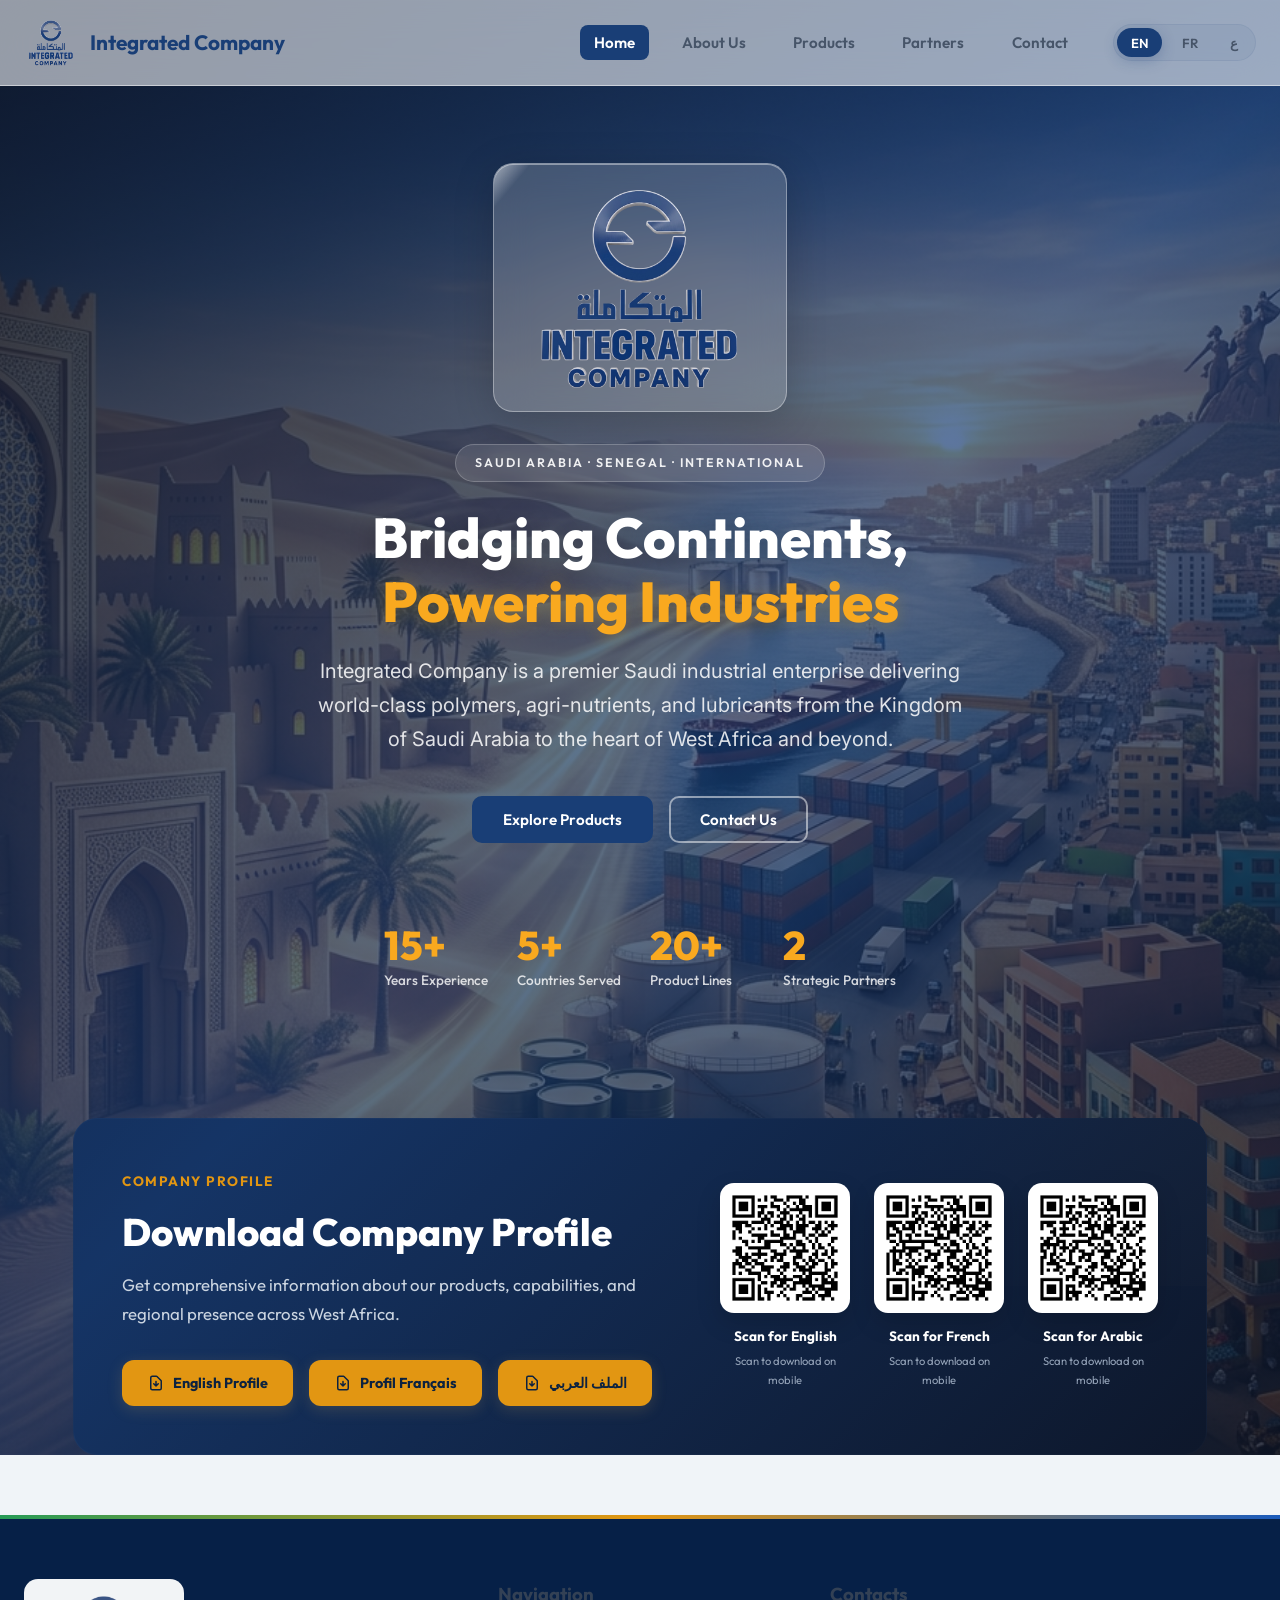
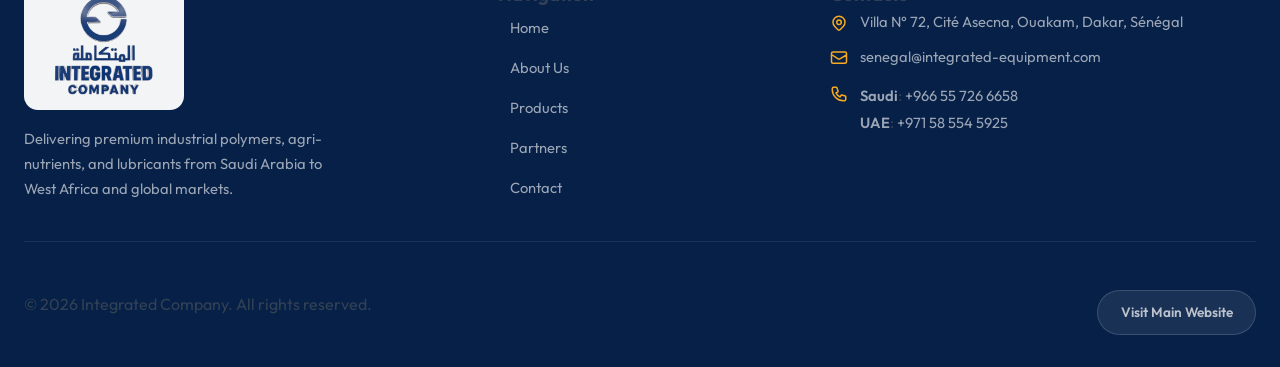
==== index.html @ c12ce321 "Senegal website - Integrated Africa Company SUARL" ====
<!DOCTYPE html>
<html lang="en" dir="ltr">
<head>
  <meta charset="UTF-8">
  <meta name="viewport" content="width=device-width, initial-scale=1.0">
  <meta name="description" content="Integrated Company Senegal - Premium industrial supply of SABIC polymers, agri-nutrients, and PETROLUBE lubricants across West Africa and the ECOWAS region.">
  <meta name="keywords" content="Integrated Company Senegal, SABIC Polymers Dakar, SABIC Agri-Nutrients Senegal, PETROLUBE Lubricants West Africa, HDPE Senegal, Industrial Supply ECOWAS, INTEGRATED AFRICA COMPANY SUARL">

  <!-- SEO Meta Tags -->
  <meta name="robots" content="index, follow">
  <meta name="author" content="Integrated Company">
  <link rel="canonical" href="https://senegal.integrated-equipment.com/">
  <meta name="theme-color" content="#193D77">

  <!-- Open Graph -->
  <meta property="og:type" content="website">
  <meta property="og:title" content="Integrated Company Senegal - Industrial Supply & Distribution">
  <meta property="og:description" content="Premium supplier of SABIC polymers, agri-nutrients, and PETROLUBE lubricants from Saudi Arabia to West Africa.">
  <meta property="og:url" content="https://senegal.integrated-equipment.com/">
  <meta property="og:image" content="https://senegal.integrated-equipment.com/hero_bg.png">
  <meta property="og:site_name" content="Integrated Company - Senegal">
  <meta property="og:locale" content="en_US">
  <meta property="og:locale:alternate" content="fr_SN">
  <meta property="og:locale:alternate" content="ar_SA">

  <!-- Twitter Card -->
  <meta name="twitter:card" content="summary_large_image">
  <meta name="twitter:title" content="Integrated Company Senegal - Industrial Supply & Distribution">
  <meta name="twitter:description" content="Premium supplier of SABIC polymers, agri-nutrients, and PETROLUBE lubricants from Saudi Arabia to West Africa.">
  <meta name="twitter:image" content="https://senegal.integrated-equipment.com/hero_bg.png">

  <title>Integrated Company | Senegal - Industrial Supply & Distribution</title>

  <!-- Favicon -->
  <link rel="icon" type="image/x-icon" href="favicon.ico">
  <link rel="icon" type="image/png" sizes="192x192" href="favicon.png">

  <!-- CSS Stylesheet -->
  <link rel="stylesheet" href="style.css?v=1.0">

  <!-- Structured Data -->
  <script type="application/ld+json">
  {
    "@context": "https://schema.org",
    "@type": "Organization",
    "name": "Integrated Africa Company - SUARL",
    "url": "https://senegal.integrated-equipment.com",
    "logo": "https://senegal.integrated-equipment.com/logo_nobg.png",
    "description": "Premium supplier of SABIC polymers, agri-nutrients, and PETROLUBE lubricants from Saudi Arabia to West Africa.",
    "parentOrganization": {
      "@type": "Organization",
      "name": "Integrated Company",
      "url": "https://www.integrated-equipment.com"
    },
    "address": {
      "@type": "PostalAddress",
      "streetAddress": "Villa N° 72, Cité Asecna, Ouakam",
      "addressLocality": "Dakar",
      "addressCountry": "SN"
    },
    "contactPoint": {
      "@type": "ContactPoint",
      "telephone": "+966557266658",
      "contactType": "sales",
      "email": "senegal@integrated-equipment.com"
    },
    "sameAs": ["https://www.integrated-equipment.com"]
  }
  </script>
</head>
<body>
  <a href="#home-section" class="skip-link" data-i18n="skip_link">Skip to main content</a>

  <!-- Floating Glowing Backdrops -->
  <div class="glow-backdrops-container" aria-hidden="true">
    <div class="glow-backdrop"></div>
    <div class="glow-backdrop-2"></div>
  </div>

  <!-- ==================== GLASS NAVBAR ==================== -->
  <header class="navbar" id="main-navbar">
    <div class="container">
      <a href="#" class="nav-brand" id="brand-link">
        <img src="logo_nobg.png" alt="Integrated Company Logo" width="54" height="54">
        <span data-i18n="nav_brand">Integrated Company</span>
      </a>

      <!-- Desktop Navigation -->
      <nav aria-label="Main navigation">
        <ul class="nav-links" id="navbar-links">
          <li class="active" data-page="home"><a href="#home" data-i18n="nav_home" aria-current="page">Home</a></li>
          <li data-page="about"><a href="#about" data-i18n="nav_about">About Us</a></li>
          <li data-page="products"><a href="#products" data-i18n="nav_products">Products</a></li>
          <li data-page="partners"><a href="#partners" data-i18n="nav_partners">Partners</a></li>
          <li data-page="contact"><a href="#contact" data-i18n="nav_contact">Contact</a></li>
          <li>
            <!-- Language Selector Group -->
            <div class="lang-selector-group">
              <button class="btn-lang-option active" data-lang="en" aria-label="English">EN</button>
              <button class="btn-lang-option" data-lang="fr" aria-label="Français">FR</button>
              <button class="btn-lang-option" data-lang="ar" aria-label="العربية">ع</button>
            </div>
          </li>
        </ul>
      </nav>

      <!-- Mobile Menu Button -->
      <button class="mobile-menu-btn" id="mobile-toggle" aria-label="Toggle Menu">
        <span></span>
        <span></span>
        <span></span>
      </button>
    </div>
  </header>

  <!-- Mobile Menu Overlay -->
  <div class="mobile-menu-overlay" id="menu-overlay" aria-hidden="true">
    <ul class="mobile-nav-links">
      <li class="active" data-page="home"><a href="#home" data-i18n="nav_home">Home</a></li>
      <li data-page="about"><a href="#about" data-i18n="nav_about">About Us</a></li>
      <li data-page="products"><a href="#products" data-i18n="nav_products">Products</a></li>
      <li data-page="partners"><a href="#partners" data-i18n="nav_partners">Partners</a></li>
      <li data-page="contact"><a href="#contact" data-i18n="nav_contact">Contact</a></li>
    </ul>
    <div class="mobile-lang-group">
      <button class="btn-lang-option active" data-lang="en" aria-label="English">EN</button>
      <button class="btn-lang-option" data-lang="fr" aria-label="Français">FR</button>
      <button class="btn-lang-option" data-lang="ar" aria-label="العربية">ع</button>
    </div>
  </div>

  <!-- ==================== MAIN CONTENT ==================== -->
  <main>

    <!-- ==================== HOME / HERO SECTION ==================== -->
    <section id="home-section" class="page-section active">
      <div class="hero-section">
        <div class="hero-overlay"></div>
        <div class="hero-content">
          <div class="hero-logo-wrap">
            <img src="logo_nobg.png" alt="Integrated Company Emblem" class="hero-logo" width="240">
          </div>
          <div class="hero-badge" data-i18n="hero_badge">Saudi Arabia · Senegal · International</div>
          <h1 class="hero-title" id="main-hero-title">
            <span data-i18n="hero_title_1">Bridging Continents,</span><br>
            <span class="text-gold" data-i18n="hero_title_2">Powering Industries</span>
          </h1>
          <p class="hero-subtitle" data-i18n="hero_subtitle">
            Integrated Company is a premier Saudi industrial enterprise delivering world-class polymers, agri-nutrients, and lubricants from the Kingdom of Saudi Arabia to the heart of West Africa and beyond.
          </p>
          <div class="hero-buttons">
            <a href="#products" class="btn btn-primary" id="hero-btn-products" data-i18n="hero_btn_products">Explore Products</a>
            <a href="#contact" class="btn btn-secondary" id="hero-btn-contact" data-i18n="hero_btn_contact">Contact Us</a>
          </div>
        </div>

        <!-- Hero Stats Row -->
        <div class="hero-stats-row">
          <div class="hero-stat-box">
            <div class="stat-number">15+</div>
            <div class="stat-label" data-i18n="stat_years">Years Experience</div>
          </div>
          <div class="hero-stat-box">
            <div class="stat-number">5+</div>
            <div class="stat-label" data-i18n="stat_countries">Countries Served</div>
          </div>
          <div class="hero-stat-box">
            <div class="stat-number">20+</div>
            <div class="stat-label" data-i18n="stat_products">Product Lines</div>
          </div>
          <div class="hero-stat-box">
            <div class="stat-number">2</div>
            <div class="stat-label" data-i18n="stat_partners">Strategic Partners</div>
          </div>
        </div>

        <!-- ==================== COMPANY PROFILE DOWNLOAD ==================== -->
        <div class="profile-download-block">
          <div class="profile-download-card">
            <div class="profile-download-info">
              <span class="profile-download-badge" data-i18n="profile_badge">Company Profile</span>
              <h2 class="profile-download-title" data-i18n="profile_title">Download Company Profile</h2>
              <p class="profile-download-desc" data-i18n="profile_desc">
                Get comprehensive information about our products, capabilities, and regional presence across West Africa.
              </p>
              <div class="profile-download-actions">
                <a href="Profile_Senegal_En.pdf" download class="btn btn-gold">
                  <svg xmlns="http://www.w3.org/2000/svg" width="18" height="18" fill="none" viewBox="0 0 24 24" stroke="currentColor" stroke-width="2.5" aria-hidden="true"><path stroke-linecap="round" stroke-linejoin="round" d="M12 10v6m0 0l-3-3m3 3l3-3m2 8H7a2 2 0 01-2-2V5a2 2 0 012-2h5.586a1 1 0 01.707.293l5.414 5.414a1 1 0 01.293.707V19a2 2 0 01-2 2z"/></svg>
                  <span data-i18n="profile_btn_en">English Profile</span>
                </a>
                <a href="Profile_Senegal_Fr.pdf" download class="btn btn-gold">
                  <svg xmlns="http://www.w3.org/2000/svg" width="18" height="18" fill="none" viewBox="0 0 24 24" stroke="currentColor" stroke-width="2.5" aria-hidden="true"><path stroke-linecap="round" stroke-linejoin="round" d="M12 10v6m0 0l-3-3m3 3l3-3m2 8H7a2 2 0 01-2-2V5a2 2 0 012-2h5.586a1 1 0 01.707.293l5.414 5.414a1 1 0 01.293.707V19a2 2 0 01-2 2z"/></svg>
                  <span data-i18n="profile_btn_fr">Profil Français</span>
                </a>
                <a href="Profile_Senegal_Ar.pdf" download class="btn btn-gold">
                  <svg xmlns="http://www.w3.org/2000/svg" width="18" height="18" fill="none" viewBox="0 0 24 24" stroke="currentColor" stroke-width="2.5" aria-hidden="true"><path stroke-linecap="round" stroke-linejoin="round" d="M12 10v6m0 0l-3-3m3 3l3-3m2 8H7a2 2 0 01-2-2V5a2 2 0 012-2h5.586a1 1 0 01.707.293l5.414 5.414a1 1 0 01.293.707V19a2 2 0 01-2 2z"/></svg>
                  <span data-i18n="profile_btn_ar">الملف العربي</span>
                </a>
              </div>
            </div>
            <div class="profile-download-qrs">
              <div class="qr-item">
                <div class="qr-code-box">
                  <img src="qr_en.png" alt="English Profile QR Code" width="112" height="112">
                </div>
                <div class="qr-caption">
                  <span class="qr-main-caption" data-i18n="profile_scan_en">Scan for English</span>
                  <span class="qr-sub-caption" data-i18n="profile_scan_mobile">Scan to download on mobile</span>
                </div>
              </div>
              <div class="qr-item">
                <div class="qr-code-box">
                  <img src="qr_fr.png" alt="French Profile QR Code" width="112" height="112">
                </div>
                <div class="qr-caption">
                  <span class="qr-main-caption" data-i18n="profile_scan_fr">Scan for French</span>
                  <span class="qr-sub-caption" data-i18n="profile_scan_mobile">Scan to download on mobile</span>
                </div>
              </div>
              <div class="qr-item">
                <div class="qr-code-box">
                  <img src="qr_ar.png" alt="Arabic Profile QR Code" width="112" height="112">
                </div>
                <div class="qr-caption">
                  <span class="qr-main-caption" data-i18n="profile_scan_ar">Scan for Arabic</span>
                  <span class="qr-sub-caption" data-i18n="profile_scan_mobile">Scan to download on mobile</span>
                </div>
              </div>
            </div>
          </div>
        </div>
      </div>
    </section>

    <!-- ==================== ABOUT SECTION ==================== -->
    <section id="about-section" class="page-section">
      <div class="container">
        <div class="section-header">
          <span class="section-badge" data-i18n="about_badge">Who We Are</span>
          <h2 class="section-title"><span data-i18n="about_title">Your Trusted Industrial Partner</span></h2>
          <p class="section-desc" data-i18n="about_desc">Connecting Saudi industrial excellence with West African growth markets.</p>
        </div>

        <div class="about-split">
          <div class="about-content">
            <h3 data-i18n="about_subtitle">INTEGRATED AFRICA COMPANY – SUARL</h3>
            <p data-i18n="about_text_1">
              Integrated Company is a premier Saudi corporate delivering top-tier industrial solutions across construction, commercial, and industrial sectors globally. As an approved distributor of world-class petrochemical products and industrial materials, we bridge the gap between Saudi Arabia's manufacturing powerhouse and the rapidly growing markets of West Africa.
            </p>
            <p data-i18n="about_text_2">
              Our Senegal branch — INTEGRATED AFRICA COMPANY – SUARL — based in Dakar, serves as the strategic hub for industrial distribution across the ECOWAS region. We specialize in the supply of SABIC polymers and agri-nutrients, alongside PETROLUBE high-performance lubricants and engineering fluids, supporting agricultural expansion, packaging manufacturers, automotive fleets, and heavy industrial operations throughout West Africa.
            </p>

            <!-- Highlights -->
            <div class="about-highlights">
              <div class="highlight-item">
                <div class="highlight-icon">
                  <svg xmlns="http://www.w3.org/2000/svg" width="24" height="24" viewBox="0 0 20 20" fill="currentColor" aria-hidden="true"><path fill-rule="evenodd" d="M10 18a8 8 0 100-16 8 8 0 000 16zm3.707-9.293a1 1 0 00-1.414-1.414L9 10.586 7.707 9.293a1 1 0 00-1.414 1.414l2 2a1 1 0 001.414 0l4-4z" clip-rule="evenodd"/></svg>
                </div>
                <span data-i18n="about_highlight_1">Approved SABIC Distributor</span>
              </div>
              <div class="highlight-item">
                <div class="highlight-icon">
                  <svg xmlns="http://www.w3.org/2000/svg" width="24" height="24" viewBox="0 0 20 20" fill="currentColor" aria-hidden="true"><path fill-rule="evenodd" d="M10 18a8 8 0 100-16 8 8 0 000 16zm3.707-9.293a1 1 0 00-1.414-1.414L9 10.586 7.707 9.293a1 1 0 00-1.414 1.414l2 2a1 1 0 001.414 0l4-4z" clip-rule="evenodd"/></svg>
                </div>
                <span data-i18n="about_highlight_2">ECOWAS Market Access</span>
              </div>
              <div class="highlight-item">
                <div class="highlight-icon">
                  <svg xmlns="http://www.w3.org/2000/svg" width="24" height="24" viewBox="0 0 20 20" fill="currentColor" aria-hidden="true"><path fill-rule="evenodd" d="M10 18a8 8 0 100-16 8 8 0 000 16zm3.707-9.293a1 1 0 00-1.414-1.414L9 10.586 7.707 9.293a1 1 0 00-1.414 1.414l2 2a1 1 0 001.414 0l4-4z" clip-rule="evenodd"/></svg>
                </div>
                <span data-i18n="about_highlight_3">Premium Saudi Quality</span>
              </div>
            </div>
          </div>

          <div class="about-media">
            <img src="senegal_branch.png" alt="Industrial Supply and Distribution Operations" loading="lazy" width="800" height="600">
          </div>
        </div>

      </div>
    </section>

    <!-- ==================== PRODUCTS SECTION ==================== -->
    <section id="products-section" class="page-section">
      <div class="container">
        <div class="section-header">
          <span class="section-badge" data-i18n="products_badge">Our Products</span>
          <h2 class="section-title"><span data-i18n="products_title">Industrial Products & Distribution</span></h2>
          <p class="section-desc" data-i18n="products_desc">Premium industrial materials from world-leading manufacturers, delivered with robust global supply chain excellence.</p>
        </div>

        <div class="products-grid">
          <!-- SABIC Polymers -->
          <div class="glass-card product-card" data-accent="blue">
            <span class="product-tag tag-blue" data-i18n="dist_tag_plastic">Manufacturing</span>
            <h3 data-i18n="dist_hdpe_title">SABIC Polymers</h3>
            <p data-i18n="dist_hdpe_desc">
              High-density polyethylene (HDPE) and polypropylene (PP) polymers essential for blowing extrusion, injection molding, and agricultural pipe manufacturing. Our SABIC polymer grades — including HDPE F00952 and PP 500GA — are specifically selected for the West African market, supporting packaging manufacturers, water pipe producers, and agricultural film extruders across Senegal and the ECOWAS region.
            </p>
            <ul class="product-features">
              <li>
                <svg xmlns="http://www.w3.org/2000/svg" viewBox="0 0 20 20" fill="currentColor" aria-hidden="true"><path fill-rule="evenodd" d="M10 18a8 8 0 100-16 8 8 0 000 16zm3.707-9.293a1 1 0 00-1.414-1.414L9 10.586 7.707 9.293a1 1 0 00-1.414 1.414l2 2a1 1 0 001.414 0l4-4z" clip-rule="evenodd"/></svg>
                <span data-i18n="dist_hdpe_f1">High Tensile Strength</span>
              </li>
              <li>
                <svg xmlns="http://www.w3.org/2000/svg" viewBox="0 0 20 20" fill="currentColor" aria-hidden="true"><path fill-rule="evenodd" d="M10 18a8 8 0 100-16 8 8 0 000 16zm3.707-9.293a1 1 0 00-1.414-1.414L9 10.586 7.707 9.293a1 1 0 00-1.414 1.414l2 2a1 1 0 001.414 0l4-4z" clip-rule="evenodd"/></svg>
                <span data-i18n="dist_hdpe_f2">Excellent Chemical Resistance</span>
              </li>
              <li>
                <svg xmlns="http://www.w3.org/2000/svg" viewBox="0 0 20 20" fill="currentColor" aria-hidden="true"><path fill-rule="evenodd" d="M10 18a8 8 0 100-16 8 8 0 000 16zm3.707-9.293a1 1 0 00-1.414-1.414L9 10.586 7.707 9.293a1 1 0 00-1.414 1.414l2 2a1 1 0 001.414 0l4-4z" clip-rule="evenodd"/></svg>
                <span data-i18n="dist_hdpe_f3">Multiple Processing Grades</span>
              </li>
            </ul>
          </div>

          <!-- SABIC Agri-Nutrients -->
          <div class="glass-card product-card" data-accent="green">
            <span class="product-tag tag-green" data-i18n="dist_tag_agri">Agriculture</span>
            <h3 data-i18n="dist_fertilizer_title">SABIC Agri-Nutrients</h3>
            <p data-i18n="dist_fertilizer_desc">
              Approved global distributor of SABIC's world-leading agricultural urea and chemical fertilizers, designed to maximize crop yields across diverse soil types. In Senegal, our fertilizers play a critical role in supporting the national agricultural sector — from rice paddies in the Casamance to groundnut farms in the Sine-Saloum — helping local farmers improve food security and economic productivity across the country.
            </p>
            <ul class="product-features">
              <li>
                <svg xmlns="http://www.w3.org/2000/svg" viewBox="0 0 20 20" fill="currentColor" aria-hidden="true"><path fill-rule="evenodd" d="M10 18a8 8 0 100-16 8 8 0 000 16zm3.707-9.293a1 1 0 00-1.414-1.414L9 10.586 7.707 9.293a1 1 0 00-1.414 1.414l2 2a1 1 0 001.414 0l4-4z" clip-rule="evenodd"/></svg>
                <span data-i18n="dist_fertilizer_f1">High Nitrogen Content</span>
              </li>
              <li>
                <svg xmlns="http://www.w3.org/2000/svg" viewBox="0 0 20 20" fill="currentColor" aria-hidden="true"><path fill-rule="evenodd" d="M10 18a8 8 0 100-16 8 8 0 000 16zm3.707-9.293a1 1 0 00-1.414-1.414L9 10.586 7.707 9.293a1 1 0 00-1.414 1.414l2 2a1 1 0 001.414 0l4-4z" clip-rule="evenodd"/></svg>
                <span data-i18n="dist_fertilizer_f2">Optimized Solubility</span>
              </li>
              <li>
                <svg xmlns="http://www.w3.org/2000/svg" viewBox="0 0 20 20" fill="currentColor" aria-hidden="true"><path fill-rule="evenodd" d="M10 18a8 8 0 100-16 8 8 0 000 16zm3.707-9.293a1 1 0 00-1.414-1.414L9 10.586 7.707 9.293a1 1 0 00-1.414 1.414l2 2a1 1 0 001.414 0l4-4z" clip-rule="evenodd"/></svg>
                <span data-i18n="dist_fertilizer_f3">Soil-Adaptive Formulas</span>
              </li>
            </ul>
          </div>

          <!-- PETROLUBE Lubricants -->
          <div class="glass-card product-card" data-accent="orange">
            <span class="product-tag tag-orange" data-i18n="dist_tag_fluid">Industrial</span>
            <h3 data-i18n="dist_lubricant_title">PETROLUBE Lubricants</h3>
            <p data-i18n="dist_lubricant_desc">
              Approved distribution of premium PETROLUBE and NATIONAL heavy-duty automotive engine oils, gear oils, hydraulic fluids, and grease systems. Our lubricant portfolio serves the entire West African market — from mining fleet operators in Guinea to transport companies in Senegal and Mali — providing maximum engine protection, thermal stability, and extended drain intervals across extreme operating conditions.
            </p>
            <ul class="product-features">
              <li>
                <svg xmlns="http://www.w3.org/2000/svg" viewBox="0 0 20 20" fill="currentColor" aria-hidden="true"><path fill-rule="evenodd" d="M10 18a8 8 0 100-16 8 8 0 000 16zm3.707-9.293a1 1 0 00-1.414-1.414L9 10.586 7.707 9.293a1 1 0 00-1.414 1.414l2 2a1 1 0 001.414 0l4-4z" clip-rule="evenodd"/></svg>
                <span data-i18n="dist_lubricant_f1">Maximum Wear Protection</span>
              </li>
              <li>
                <svg xmlns="http://www.w3.org/2000/svg" viewBox="0 0 20 20" fill="currentColor" aria-hidden="true"><path fill-rule="evenodd" d="M10 18a8 8 0 100-16 8 8 0 000 16zm3.707-9.293a1 1 0 00-1.414-1.414L9 10.586 7.707 9.293a1 1 0 00-1.414 1.414l2 2a1 1 0 001.414 0l4-4z" clip-rule="evenodd"/></svg>
                <span data-i18n="dist_lubricant_f2">Thermal Stability</span>
              </li>
              <li>
                <svg xmlns="http://www.w3.org/2000/svg" viewBox="0 0 20 20" fill="currentColor" aria-hidden="true"><path fill-rule="evenodd" d="M10 18a8 8 0 100-16 8 8 0 000 16zm3.707-9.293a1 1 0 00-1.414-1.414L9 10.586 7.707 9.293a1 1 0 00-1.414 1.414l2 2a1 1 0 001.414 0l4-4z" clip-rule="evenodd"/></svg>
                <span data-i18n="dist_lubricant_f3">Extended Drain Intervals</span>
              </li>
            </ul>
          </div>

          <!-- ECOWAS Market Gateway -->
          <div class="glass-card product-card" data-accent="navy">
            <span class="product-tag tag-navy" data-i18n="dist_tag_expansion">Global Reach</span>
            <h3 data-i18n="dist_expansion_title">ECOWAS Market Gateway</h3>
            <p data-i18n="dist_expansion_desc">
              Senegal serves as our strategic gateway to the entire ECOWAS economic region. We are actively expanding our supply footprint across 15 West African nations, building robust logistics pipelines from Saudi Arabia through Dakar to serve growing industrial demands in construction, agriculture, and transportation sectors.
            </p>
            <ul class="product-features">
              <li>
                <svg xmlns="http://www.w3.org/2000/svg" viewBox="0 0 20 20" fill="currentColor" aria-hidden="true"><path fill-rule="evenodd" d="M10 18a8 8 0 100-16 8 8 0 000 16zm3.707-9.293a1 1 0 00-1.414-1.414L9 10.586 7.707 9.293a1 1 0 00-1.414 1.414l2 2a1 1 0 001.414 0l4-4z" clip-rule="evenodd"/></svg>
                <span data-i18n="dist_expansion_f1">15 ECOWAS Nations</span>
              </li>
              <li>
                <svg xmlns="http://www.w3.org/2000/svg" viewBox="0 0 20 20" fill="currentColor" aria-hidden="true"><path fill-rule="evenodd" d="M10 18a8 8 0 100-16 8 8 0 000 16zm3.707-9.293a1 1 0 00-1.414-1.414L9 10.586 7.707 9.293a1 1 0 00-1.414 1.414l2 2a1 1 0 001.414 0l4-4z" clip-rule="evenodd"/></svg>
                <span data-i18n="dist_expansion_f2">Saudi-Dakar Supply Chain</span>
              </li>
            </ul>
          </div>
        </div>
      </div>
    </section>

    <!-- ==================== PARTNERS SECTION ==================== -->
    <section id="partners-section" class="page-section">
      <div class="container">
        <div class="section-header">
          <span class="section-badge" data-i18n="partners_badge">Strategic Alliances</span>
          <h2 class="section-title"><span data-i18n="partners_title">Our Strategic Partners</span></h2>
          <p class="section-desc" data-i18n="partners_desc">Authorized distributor of world-leading industrial brands.</p>
        </div>

        <div class="partners-container">
          <!-- SABIC Partner Card -->
          <div class="glass-card partner-card">
            <div class="partner-logo-box">
              <img src="sabic_logo.png" alt="SABIC Logo" loading="lazy" width="150" height="48">
            </div>
            <h3 data-i18n="partner_sabic_name">SABIC</h3>
            <p data-i18n="partner_sabic_desc">Saudi Basic Industries Corporation — one of the world's largest petrochemical manufacturers. We are an approved distributor of SABIC polymers and agri-nutrients for West Africa.</p>
          </div>

          <!-- PETROLUBE Partner Card -->
          <div class="glass-card partner-card">
            <div class="partner-logo-box">
              <img src="petrolube_logo.png" alt="PETROLUBE Logo" loading="lazy" width="150" height="48">
            </div>
            <h3 data-i18n="partner_petrolube_name">PETROLUBE</h3>
            <p data-i18n="partner_petrolube_desc">A leading Saudi lubricant manufacturer. We are the authorized distributor of PETROLUBE and NATIONAL brand lubricants across West Africa.</p>
          </div>
        </div>
      </div>
    </section>

    <!-- ==================== CONTACT SECTION ==================== -->
    <section id="contact-section" class="page-section">
      <div class="container">
        <div class="section-header">
          <span class="section-badge" data-i18n="contact_badge">Get In Touch</span>
          <h2 class="section-title"><span data-i18n="contact_title">Contact Our Team</span></h2>
          <p class="section-desc" data-i18n="contact_desc">Connect with our business development team in Dakar or Riyadh.</p>
        </div>

        <div class="contact-wrapper">
          <!-- Info Column -->
          <div class="contact-info-column">
            <div class="glass-card info-block">
              <h3 data-i18n="contact_info_title">Office Locations</h3>
              <div class="info-cards">
                <!-- Dakar Office (Primary) -->
                <div class="info-card">
                  <div class="info-icon">
                    <svg xmlns="http://www.w3.org/2000/svg" width="20" height="20" viewBox="0 0 24 24" fill="none" stroke="currentColor" stroke-width="2" stroke-linecap="round" stroke-linejoin="round" aria-hidden="true"><path d="M21 10c0 7-9 13-9 13s-9-6-9-13a9 9 0 0 1 18 0z"/><circle cx="12" cy="10" r="3"/></svg>
                  </div>
                  <div class="info-details">
                    <h4 data-i18n="loc_dakar_title">INTEGRATED AFRICA COMPANY – SUARL</h4>
                    <p data-i18n="loc_dakar_desc">Villa N° 72, Cité Asecna, Ouakam, Dakar, Sénégal</p>
                  </div>
                </div>
                <!-- Saudi HQ -->
                <div class="info-card">
                  <div class="info-icon">
                    <svg xmlns="http://www.w3.org/2000/svg" width="20" height="20" viewBox="0 0 24 24" fill="none" stroke="currentColor" stroke-width="2" stroke-linecap="round" stroke-linejoin="round" aria-hidden="true"><path d="M21 10c0 7-9 13-9 13s-9-6-9-13a9 9 0 0 1 18 0z"/><circle cx="12" cy="10" r="3"/></svg>
                  </div>
                  <div class="info-details">
                    <h4 data-i18n="loc_riyadh_title">Saudi Arabia Headquarters</h4>
                    <p data-i18n="loc_riyadh_desc">King Salman Road 36341, Al Mojil Tower – Level 6, Al Hasa, Saudi Arabia</p>
                  </div>
                </div>
              </div>
            </div>

            <!-- Direct Channels -->
            <div class="glass-card info-block">
              <h3 data-i18n="contact_comm_title">Direct Channels</h3>
              <div class="info-cards">
                <!-- Email -->
                <div class="info-card">
                  <div class="info-icon">
                    <svg xmlns="http://www.w3.org/2000/svg" width="20" height="20" viewBox="0 0 24 24" fill="none" stroke="currentColor" stroke-width="2" stroke-linecap="round" stroke-linejoin="round" aria-hidden="true"><path d="M4 4h16c1.1 0 2 .9 2 2v12c0 1.1-.9 2-2 2H4c-1.1 0-2-.9-2-2V6c0-1.1.9-2 2-2z"/><polyline points="22,6 12,13 2,6"/></svg>
                  </div>
                  <div class="info-details">
                    <h4 data-i18n="ch_email_title">Corporate Email</h4>
                    <p><a href="mailto:senegal@integrated-equipment.com">senegal@integrated-equipment.com</a></p>
                  </div>
                </div>
                <!-- Phone -->
                <div class="info-card">
                  <div class="info-icon">
                    <svg xmlns="http://www.w3.org/2000/svg" width="20" height="20" viewBox="0 0 24 24" fill="none" stroke="currentColor" stroke-width="2" stroke-linecap="round" stroke-linejoin="round" aria-hidden="true"><path d="M22 16.92v3a2 2 0 0 1-2.18 2 19.79 19.79 0 0 1-8.63-3.07 19.5 19.5 0 0 1-6-6 19.79 19.79 0 0 1-3.07-8.67A2 2 0 0 1 4.11 2h3a2 2 0 0 1 2 1.72 12.84 12.84 0 0 0 .7 2.81 2 2 0 0 1-.45 2.11L8.09 9.91a16 16 0 0 0 6 6l1.27-1.27a2 2 0 0 1 2.11-.45 12.84 12.84 0 0 0 2.81.7A2 2 0 0 1 22 16.92z"/></svg>
                  </div>
                  <div class="info-details">
                    <h4 data-i18n="ch_phone_title">Phone Lines</h4>
                    <p><span data-i18n="phone_saudi" style="font-weight: 600;">Saudi Mobile</span>: <span dir="ltr"><a href="tel:+966557266658">+966 55 726 6658</a></span></p>
                    <p><span data-i18n="phone_uae" style="font-weight: 600;">UAE Mobile</span>: <span dir="ltr"><a href="tel:+971585545925">+971 58 554 5925</a></span></p>
                  </div>
                </div>
              </div>
            </div>
          </div>

          <!-- Contact Form -->
          <div class="glass-card contact-form-card" style="position: relative;">
            <!-- Success Overlay -->
            <div class="form-success-overlay" id="success-message">
              <div class="success-icon-container">
                <svg xmlns="http://www.w3.org/2000/svg" width="40" height="40" viewBox="0 0 20 20" fill="currentColor" aria-hidden="true"><path fill-rule="evenodd" d="M16.707 5.293a1 1 0 010 1.414l-8 8a1 1 0 01-1.414 0l-4-4a1 1 0 011.414-1.414L8 12.586l7.293-7.293a1 1 0 011.414 0z" clip-rule="evenodd"/></svg>
              </div>
              <h3 data-i18n="success_title" style="color: var(--color-accent-gold); font-size: 2rem; margin-bottom: 1rem;">Message Sent!</h3>
              <p data-i18n="success_desc" style="color: var(--color-text-light); max-width: 350px;">Thank you for contacting Integrated Company. Our team will respond shortly.</p>
            </div>

            <h3 class="form-title" data-i18n="form_title">Send an Inquiry</h3>
            <p class="form-desc" data-i18n="form_desc">Reach out to our business development team.</p>

            <form id="contact-form" action="#" method="POST">
              <div class="form-grid">
                <div class="form-group">
                  <label class="form-label" for="form-name" data-i18n="label_name">Full Name</label>
                  <input type="text" class="form-input" id="form-name" required placeholder="e.g. Amadou Diallo">
                </div>
                <div class="form-group">
                  <label class="form-label" for="form-email" data-i18n="label_email">Email Address</label>
                  <input type="email" class="form-input" id="form-email" required placeholder="name@company.com">
                </div>
                <div class="form-group">
                  <label class="form-label" for="form-company" data-i18n="label_company">Company Name</label>
                  <input type="text" class="form-input" id="form-company" placeholder="e.g. Dakar Industries SA">
                </div>
                <div class="form-group">
                  <label class="form-label" for="form-subject" data-i18n="label_subject">Subject</label>
                  <input type="text" class="form-input" id="form-subject" required placeholder="e.g. SABIC Polymer Inquiry">
                </div>
                <div class="form-group full-width">
                  <label class="form-label" for="form-message" data-i18n="label_message">Message</label>
                  <textarea class="form-textarea" id="form-message" required placeholder="Enter details about your request..."></textarea>
                </div>
              </div>
              <button type="submit" class="btn btn-primary" style="width: 100%; border-radius: 10px;" data-i18n="btn_submit">
                Send Inquiry
              </button>
            </form>
          </div>
        </div>
      </div>
    </section>

  </main>

  <!-- ==================== FOOTER ==================== -->
  <footer>
    <div class="container">
      <div class="footer-grid">
        <!-- Logo & Intro -->
        <div class="footer-logo-col">
          <img src="logo_nobg.png" alt="Integrated Company Emblem" loading="lazy" width="180" height="180">
          <p data-i18n="footer_intro">Delivering premium industrial polymers, agri-nutrients, and lubricants from Saudi Arabia to West Africa and global markets.</p>
        </div>

        <!-- Navigation -->
        <div class="footer-links-col">
          <h3 data-i18n="footer_nav_title">Navigation</h3>
          <ul class="footer-links">
            <li data-page="home"><a href="#home" data-i18n="nav_home">Home</a></li>
            <li data-page="about"><a href="#about" data-i18n="nav_about">About Us</a></li>
            <li data-page="products"><a href="#products" data-i18n="nav_products">Products</a></li>
            <li data-page="partners"><a href="#partners" data-i18n="nav_partners">Partners</a></li>
            <li data-page="contact"><a href="#contact" data-i18n="nav_contact">Contact</a></li>
          </ul>
        </div>

        <!-- Contacts -->
        <div class="footer-contact-col">
          <h3 data-i18n="footer_contact_title">Contacts</h3>
          <div class="footer-contact-info">
            <div class="footer-contact-item">
              <svg xmlns="http://www.w3.org/2000/svg" fill="none" viewBox="0 0 24 24" stroke="currentColor" aria-hidden="true"><path stroke-linecap="round" stroke-linejoin="round" stroke-width="2" d="M17.657 16.657L13.414 20.9a1.998 1.998 0 01-2.827 0l-4.244-4.243a8 8 0 1111.314 0z"/><path stroke-linecap="round" stroke-linejoin="round" stroke-width="2" d="M15 11a3 3 0 11-6 0 3 3 0 016 0z"/></svg>
              <span data-i18n="footer_addr">Villa N° 72, Cité Asecna, Ouakam, Dakar, Sénégal</span>
            </div>
            <div class="footer-contact-item">
              <svg xmlns="http://www.w3.org/2000/svg" fill="none" viewBox="0 0 24 24" stroke="currentColor" aria-hidden="true"><path stroke-linecap="round" stroke-linejoin="round" stroke-width="2" d="M3 8l7.89 5.26a2 2 0 002.22 0L22 8m-2 11H4a2 2 0 01-2-2V6a2 2 0 012-2h16a2 2 0 012 2v11a2 2 0 01-2 2z"/></svg>
              <span><a href="mailto:senegal@integrated-equipment.com" style="color: inherit; text-decoration: none;">senegal@integrated-equipment.com</a></span>
            </div>
            <div class="footer-contact-item" style="align-items: flex-start;">
              <svg xmlns="http://www.w3.org/2000/svg" fill="none" viewBox="0 0 24 24" stroke="currentColor" aria-hidden="true"><path stroke-linecap="round" stroke-linejoin="round" stroke-width="2" d="M3 5a2 2 0 012-2h3.28a1 1 0 01.948.684l1.498 4.493a1 1 0 01-.502 1.21l-2.257 1.13a11.042 11.042 0 005.516 5.516l1.13-2.257a1 1 0 011.21-.502l4.493 1.498a1 1 0 01.684.949V19a2 2 0 01-2 2h-1C9.716 21 3 14.284 3 6V5z"/></svg>
              <div>
                <p style="margin: 0;"><span data-i18n="footer_phone_saudi" style="font-weight: 600;">Saudi</span>: <span dir="ltr"><a href="tel:+966557266658" style="color: inherit; text-decoration: none;">+966 55 726 6658</a></span></p>
                <p style="margin: 0;"><span data-i18n="footer_phone_uae" style="font-weight: 600;">UAE</span>: <span dir="ltr"><a href="tel:+971585545925" style="color: inherit; text-decoration: none;">+971 58 554 5925</a></span></p>
              </div>
            </div>
          </div>
        </div>
      </div>

      <!-- Footer Bottom -->
      <div class="footer-bottom">
        <p>&copy; <span id="copyright-year"></span> <span data-i18n="footer_copy">Integrated Company. All rights reserved.</span></p>
        <a href="https://www.integrated-equipment.com" target="_blank" rel="noopener noreferrer" class="back-to-main" data-i18n="footer_main_site">Visit Main Website</a>
      </div>
    </div>
  </footer>

  <!-- JavaScript -->
  <script src="script.js?v=1.0"></script>
</body>
</html>
---- style.css ----
/* ============================================================
   INTEGRATED COMPANY — SENEGAL SUBDOMAIN
   Premium Glassmorphism Stylesheet
   Version 2.0 | 2026
   ============================================================ */

/* ─────────────────────────────────────────────────────────────
   § 0  GOOGLE FONTS
   ───────────────────────────────────────────────────────────── */
@import url('https://fonts.googleapis.com/css2?family=Cairo:wght@400;500;600;700;800&family=Inter:wght@400;500;600;700&family=Outfit:wght@400;500;600;700;800&display=swap');

/* ─────────────────────────────────────────────────────────────
   § 1  CSS CUSTOM PROPERTIES (DESIGN TOKENS)
   ───────────────────────────────────────────────────────────── */
:root {
  /* ── Brand Palette ── */
  --primary:             hsl(216, 65%, 28%);
  --primary-light:       hsl(216, 75%, 42%);
  --primary-dark:        hsl(216, 85%, 15%);
  --accent-gold:         hsl(38, 85%, 48%);
  --accent-gold-light:   hsl(38, 95%, 55%);
  --senegal-green:       hsl(145, 60%, 38%);
  --senegal-green-light: hsl(145, 55%, 48%);

  /* ── Neutrals ── */
  --bg-base:             #f0f4f8;
  --text-dark:           #0f172a;
  --text-body:           #334155;
  --text-gray:           #475569;
  --text-light-gray:     #94a3b8;

  /* ── Glass Tokens ── */
  --glass-bg:            rgba(255, 255, 255, 0.45);
  --glass-bg-hover:      rgba(255, 255, 255, 0.70);
  --glass-border:        rgba(255, 255, 255, 0.55);
  --glass-border-hover:  rgba(25, 61, 119, 0.22);
  --glass-blur:          18px;
  --glass-radius:        20px;

  /* ── Typography ── */
  --font-en:             'Outfit', 'Inter', sans-serif;
  --font-ar:             'Cairo', sans-serif;
  --font-body:           'Inter', 'Outfit', sans-serif;

  /* ── Transitions ── */
  --transition-fluid:    all 0.6s cubic-bezier(0.16, 1, 0.3, 1);
  --transition-snap:     all 0.25s cubic-bezier(0.4, 0, 0.2, 1);

  /* ── Shadows ── */
  --shadow-sm:           0 2px 8px rgba(15, 23, 42, 0.06);
  --shadow-md:           0 8px 24px rgba(15, 23, 42, 0.08);
  --shadow-lg:           0 16px 48px rgba(15, 23, 42, 0.12);
  --shadow-glow-primary: 0 8px 32px rgba(25, 61, 119, 0.18);
  --shadow-glow-gold:    0 8px 32px rgba(212, 160, 23, 0.18);
  --shadow-glow-green:   0 8px 32px rgba(36, 140, 80, 0.15);

  /* ── Layout ── */
  --container-max:       1280px;
  --nav-height:          85px;
  --nav-height-scrolled: 70px;
}

/* ─────────────────────────────────────────────────────────────
   § 2  GLOBAL RESET & BASE
   ───────────────────────────────────────────────────────────── */
*,
*::before,
*::after {
  margin: 0;
  padding: 0;
  box-sizing: border-box;
}

html {
  scroll-behavior: smooth;
  -webkit-text-size-adjust: 100%;
  -moz-text-size-adjust: 100%;
  text-size-adjust: 100%;
}

body {
  font-family: var(--font-en);
  font-size: 1rem;
  line-height: 1.7;
  color: var(--text-body);
  background-color: var(--bg-base);
  -webkit-font-smoothing: antialiased;
  -moz-osx-font-smoothing: grayscale;
  text-rendering: optimizeLegibility;
  overflow-x: hidden;
  min-height: 100vh;
}

img {
  max-width: 100%;
  height: auto;
  display: block;
}

a {
  text-decoration: none;
  color: inherit;
  transition: var(--transition-snap);
}

ul,
ol {
  list-style: none;
}

button {
  cursor: pointer;
  border: none;
  outline: none;
  background: none;
  font-family: inherit;
}

input,
textarea,
select {
  font-family: inherit;
  font-size: inherit;
  outline: none;
}

/* ─────────────────────────────────────────────────────────────
   § 2a  SKIP LINK (Accessibility)
   ───────────────────────────────────────────────────────────── */
.skip-link {
  position: fixed;
  top: -100%;
  left: 1rem;
  z-index: 10000;
  padding: 0.75rem 1.5rem;
  background: var(--primary);
  color: #fff;
  font-weight: 700;
  font-size: 0.95rem;
  border-radius: 0 0 10px 10px;
  transition: top 0.3s ease;
}

.skip-link:focus {
  top: 0;
}

/* ─────────────────────────────────────────────────────────────
   § 2b  CUSTOM SCROLLBAR
   ───────────────────────────────────────────────────────────── */

/* Webkit (Chrome, Edge, Safari) */
::-webkit-scrollbar {
  width: 10px;
}

::-webkit-scrollbar-track {
  background: var(--bg-base);
}

::-webkit-scrollbar-thumb {
  background: linear-gradient(180deg, var(--primary-light), var(--primary));
  border-radius: 10px;
  border: 2px solid var(--bg-base);
}

::-webkit-scrollbar-thumb:hover {
  background: linear-gradient(180deg, var(--primary), var(--primary-dark));
}

/* Firefox */
* {
  scrollbar-width: thin;
  scrollbar-color: var(--primary-light) var(--bg-base);
}

/* ─────────────────────────────────────────────────────────────
   § 2c  SELECTION
   ───────────────────────────────────────────────────────────── */
::selection {
  background: var(--primary);
  color: #fff;
}

::-moz-selection {
  background: var(--primary);
  color: #fff;
}

/* ─────────────────────────────────────────────────────────────
   § 3  FLOATING GLOW BACKDROPS
   ───────────────────────────────────────────────────────────── */
.glow-backdrop {
  position: fixed;
  border-radius: 50%;
  pointer-events: none;
  z-index: -1;
  opacity: 0.45;
  filter: blur(80px);
}

.glow-backdrop--navy {
  width: 550px;
  height: 550px;
  background: radial-gradient(circle, var(--primary-light) 0%, transparent 70%);
  top: -10%;
  left: -8%;
  animation: floatGlow 25s ease-in-out infinite alternate;
}

.glow-backdrop--gold {
  width: 480px;
  height: 480px;
  background: radial-gradient(circle, var(--accent-gold-light) 0%, transparent 70%);
  bottom: -10%;
  right: -8%;
  animation: floatGlow 30s ease-in-out infinite alternate-reverse;
}

.glow-backdrop--green {
  width: 400px;
  height: 400px;
  background: radial-gradient(circle, var(--senegal-green-light) 0%, transparent 70%);
  top: 40%;
  right: 20%;
  opacity: 0.25;
  animation: floatGlow 28s ease-in-out infinite alternate;
}

/* ─────────────────────────────────────────────────────────────
   § 4  CONTAINER
   ───────────────────────────────────────────────────────────── */
.container {
  width: 100%;
  max-width: var(--container-max);
  margin: 0 auto;
  padding: 0 1.5rem;
}

/* ─────────────────────────────────────────────────────────────
   § 5  GLASS NAVBAR
   ───────────────────────────────────────────────────────────── */
.navbar {
  position: fixed;
  top: 0;
  left: 0;
  width: 100%;
  z-index: 1000;
  background: rgba(240, 244, 248, 0.6);
  backdrop-filter: blur(20px);
  -webkit-backdrop-filter: blur(20px);
  border-bottom: 1px solid rgba(255, 255, 255, 0.5);
  transition: var(--transition-fluid);
}

.navbar.scrolled {
  background: rgba(240, 244, 248, 0.88);
  box-shadow: 0 4px 24px rgba(15, 23, 42, 0.06);
  border-bottom-color: rgba(25, 61, 119, 0.08);
}

.navbar .container {
  display: flex;
  align-items: center;
  justify-content: space-between;
  height: var(--nav-height);
  transition: var(--transition-fluid);
}

.navbar.scrolled .container {
  height: var(--nav-height-scrolled);
}

/* ── Nav Brand ── */
.nav-brand {
  display: flex;
  align-items: center;
  gap: 0.75rem;
  color: var(--primary);
  font-size: 1.3rem;
  font-weight: 700;
  font-family: var(--font-en);
  text-decoration: none;
  flex-shrink: 0;
  transition: var(--transition-snap);
}

.nav-brand:hover {
  opacity: 0.85;
}

.nav-brand img {
  width: 54px;
  height: 54px;
  object-fit: contain;
  transition: var(--transition-fluid);
}

.navbar.scrolled .nav-brand img {
  width: 44px;
  height: 44px;
}

.nav-brand .brand-text {
  display: flex;
  flex-direction: column;
  line-height: 1.2;
}

.nav-brand .brand-sub {
  font-size: 0.7rem;
  font-weight: 500;
  color: var(--senegal-green);
  letter-spacing: 0.5px;
  text-transform: uppercase;
}

/* ── Nav Links ── */
.nav-links {
  display: flex;
  align-items: center;
  gap: 1.25rem;
  list-style: none;
}

.nav-links a {
  position: relative;
  color: var(--text-gray);
  font-size: 0.95rem;
  font-weight: 600;
  padding: 0.5rem 0.85rem;
  border-radius: 8px;
  transition: var(--transition-snap);
  text-decoration: none;
  white-space: nowrap;
}

.nav-links a::after {
  content: '';
  position: absolute;
  bottom: 2px;
  left: 50%;
  transform: translateX(-50%) scaleX(0);
  width: 60%;
  height: 2.5px;
  background: var(--accent-gold);
  border-radius: 2px;
  transition: transform 0.3s cubic-bezier(0.16, 1, 0.3, 1);
}

.nav-links a:hover {
  color: var(--primary);
  background: rgba(25, 61, 119, 0.05);
}

.nav-links a:hover::after {
  transform: translateX(-50%) scaleX(1);
}

.nav-links li.active a {
  color: #fff;
  background: var(--primary);
}

.nav-links li.active a::after {
  display: none;
}

/* ── Language Selector Group ── */
.lang-selector-group {
  display: flex;
  align-items: center;
  gap: 0.35rem;
  margin-left: 0.75rem;
  padding: 3px;
  background: rgba(25, 61, 119, 0.05);
  border-radius: 50px;
  border: 1px solid rgba(25, 61, 119, 0.08);
}

.btn-lang-option {
  display: inline-flex;
  align-items: center;
  justify-content: center;
  padding: 0.4rem 0.85rem;
  font-size: 0.82rem;
  font-weight: 600;
  color: var(--text-gray);
  background: transparent;
  border: none;
  border-radius: 50px;
  cursor: pointer;
  transition: var(--transition-snap);
  font-family: var(--font-en);
  white-space: nowrap;
}

.btn-lang-option:hover {
  transform: translateY(-2px);
  box-shadow: 0 4px 12px rgba(15, 23, 42, 0.08);
  color: var(--primary);
  background: rgba(255, 255, 255, 0.7);
}

.btn-lang-option.active {
  background: var(--primary);
  color: #fff;
  box-shadow: 0 4px 14px rgba(25, 61, 119, 0.25);
}

.btn-lang-option.active:hover {
  transform: translateY(-2px);
  box-shadow: 0 6px 20px rgba(25, 61, 119, 0.3);
}

/* ── Mobile Menu Toggle ── */
.mobile-menu-btn {
  display: none;
  flex-direction: column;
  gap: 5px;
  width: 30px;
  height: 24px;
  background: none;
  border: none;
  cursor: pointer;
  padding: 0;
  z-index: 1100;
}

.mobile-menu-btn span {
  display: block;
  width: 100%;
  height: 2.5px;
  background: var(--primary);
  border-radius: 3px;
  transition: var(--transition-snap);
  transform-origin: center;
}

.mobile-menu-btn.open span:nth-child(1) {
  transform: translateY(7.5px) rotate(45deg);
}

.mobile-menu-btn.open span:nth-child(2) {
  opacity: 0;
  transform: scaleX(0);
}

.mobile-menu-btn.open span:nth-child(3) {
  transform: translateY(-7.5px) rotate(-45deg);
}

/* ── Mobile Menu Overlay ── */
.mobile-menu-overlay {
  position: fixed;
  top: 0;
  left: 0;
  width: 100%;
  height: 100vh;
  height: 100dvh;
  background: rgba(240, 244, 248, 0.92);
  backdrop-filter: blur(24px);
  -webkit-backdrop-filter: blur(24px);
  z-index: 999;
  display: flex;
  flex-direction: column;
  align-items: center;
  justify-content: center;
  gap: 1rem;
  opacity: 0;
  visibility: hidden;
  transform: translateY(-20px);
  transition: var(--transition-fluid);
}

.mobile-menu-overlay.open {
  opacity: 1;
  visibility: visible;
  transform: translateY(0);
}

.mobile-menu-overlay .mobile-nav-links {
  display: flex;
  flex-direction: column;
  align-items: center;
  gap: 0.5rem;
  list-style: none;
  padding: 0;
}

.mobile-menu-overlay .mobile-nav-links a {
  font-size: 1.35rem;
  font-weight: 700;
  color: var(--text-dark);
  padding: 0.75rem 2rem;
  border-radius: 12px;
  transition: var(--transition-snap);
}

.mobile-menu-overlay .mobile-nav-links a:hover {
  background: rgba(25, 61, 119, 0.08);
  color: var(--primary);
}

.mobile-menu-overlay .mobile-nav-links li.active a {
  background: var(--primary);
  color: #fff;
}

.mobile-menu-overlay .mobile-lang-group {
  display: flex;
  gap: 0.5rem;
  margin-top: 1.5rem;
}

/* ─────────────────────────────────────────────────────────────
   § 6  MAIN & PAGE SECTIONS
   ───────────────────────────────────────────────────────────── */
main {
  padding-top: 115px;
  padding-bottom: 60px;
  position: relative;
  z-index: 1;
}

.page-section {
  display: none;
  opacity: 0;
}

.page-section.active {
  display: block;
  animation: fadeInSection 0.6s cubic-bezier(0.16, 1, 0.3, 1) forwards;
}

/* ─────────────────────────────────────────────────────────────
   § 7  HERO SECTION
   ───────────────────────────────────────────────────────────── */
.hero-section {
  position: relative;
  min-height: 85vh;
  display: flex;
  flex-direction: column;
  align-items: center;
  justify-content: center;
  background-image: url('hero_bg.png');
  background-size: cover;
  background-position: center center;
  background-repeat: no-repeat;
  overflow: hidden;
  margin-top: calc(-1 * 115px);
  padding-top: 115px;
}

.hero-section::before {
  content: '';
  position: absolute;
  inset: 0;
  background: linear-gradient(
    135deg,
    rgba(15, 23, 42, 0.85) 0%,
    rgba(25, 61, 119, 0.70) 50%,
    rgba(15, 23, 42, 0.80) 100%
  );
  z-index: 1;
}

.hero-content {
  position: relative;
  z-index: 2;
  max-width: 900px;
  margin: 0 auto;
  text-align: center;
  padding: 3rem 1.5rem 2rem;
}

/* ── Hero Logo Wrapper ── */
.hero-logo-wrap {
  position: relative;
  display: flex;
  align-items: center;
  justify-content: center;
  width: fit-content;
  margin: 0 auto 2rem;
  background: rgba(255, 255, 255, 0.18);
  backdrop-filter: blur(18px);
  -webkit-backdrop-filter: blur(18px);
  border: 1px solid rgba(255, 255, 255, 0.35);
  padding: 20px 26px;
  border-radius: 20px;
  box-shadow:
    0 8px 40px rgba(0, 0, 0, 0.18),
    inset 0 1px 0 rgba(255, 255, 255, 0.4);
  overflow: hidden;
  animation: heroFloat 3s ease-in-out infinite alternate;
}

.hero-logo-wrap::after {
  content: '';
  position: absolute;
  top: -50%;
  left: -60%;
  width: 50%;
  height: 200%;
  background: linear-gradient(
    105deg,
    transparent 0%,
    transparent 40%,
    rgba(255, 255, 255, 0.25) 45%,
    rgba(255, 255, 255, 0.5) 50%,
    rgba(255, 255, 255, 0.25) 55%,
    transparent 60%,
    transparent 100%
  );
  transform: rotate(25deg);
  animation: glassReflection 4s ease-in-out infinite;
  pointer-events: none;
}

@keyframes glassReflection {
  0%   { left: -60%; }
  50%  { left: 130%; }
  100% { left: 130%; }
}

.hero-logo {
  width: 240px;
  height: auto;
  display: block;
  object-fit: contain;
  position: relative;
  z-index: 1;
}

.hero-logo img {
  width: 100%;
  height: 100%;
  object-fit: contain;
}

/* ── Hero Badge ── */
.hero-badge {
  display: inline-block;
  padding: 0.45rem 1.2rem;
  background: rgba(255, 255, 255, 0.12);
  border: 1px solid rgba(255, 255, 255, 0.2);
  border-radius: 50px;
  color: rgba(255, 255, 255, 0.9);
  font-size: 0.78rem;
  font-weight: 600;
  text-transform: uppercase;
  letter-spacing: 2px;
  margin-bottom: 1.5rem;
  backdrop-filter: blur(8px);
  -webkit-backdrop-filter: blur(8px);
  animation: shimmer 4s ease-in-out infinite;
  background-size: 200% 100%;
}

/* ── Hero Title ── */
.hero-title {
  font-size: 3.5rem;
  font-weight: 800;
  color: #fff;
  line-height: 1.15;
  margin-bottom: 1.25rem;
  text-shadow: 0 4px 24px rgba(0, 0, 0, 0.25);
  font-family: var(--font-en);
}

.hero-title .text-gold {
  color: var(--accent-gold-light);
  text-shadow: 0 2px 16px rgba(212, 160, 23, 0.3);
}

.hero-title .text-green {
  color: var(--senegal-green-light);
  text-shadow: 0 2px 16px rgba(36, 140, 80, 0.25);
}

/* ── Hero Subtitle ── */
.hero-subtitle {
  font-size: 1.25rem;
  color: rgba(255, 255, 255, 0.85);
  max-width: 650px;
  margin: 0 auto 1rem;
  line-height: 1.7;
  font-weight: 400;
  font-family: var(--font-body);
}

/* ── Hero Buttons ── */
.hero-buttons {
  display: flex;
  align-items: center;
  justify-content: center;
  gap: 1rem;
  margin-top: 2.5rem;
  flex-wrap: wrap;
}

/* ── Hero Stats Row ── */
.hero-stats-row {
  position: relative;
  z-index: 2;
  display: grid;
  grid-template-columns: repeat(4, 1fr);
  gap: 1.25rem;
  max-width: 900px;
  margin: 3rem auto 0;
  padding: 0 1.5rem 3rem;
}

.hero-stat-card {
  background: rgba(255, 255, 255, 0.10);
  backdrop-filter: blur(12px);
  -webkit-backdrop-filter: blur(12px);
  border: 1px solid rgba(255, 255, 255, 0.2);
  border-radius: 16px;
  padding: 1.5rem 1rem;
  text-align: center;
  transition: var(--transition-snap);
}

.hero-stat-card:hover {
  background: rgba(255, 255, 255, 0.16);
  border-color: rgba(255, 255, 255, 0.35);
  transform: translateY(-3px);
}

.stat-number {
  font-size: 2.5rem;
  font-weight: 800;
  color: var(--accent-gold-light);
  line-height: 1.1;
  margin-bottom: 0.35rem;
  font-family: var(--font-en);
}

.stat-label {
  font-size: 0.85rem;
  color: rgba(255, 255, 255, 0.8);
  font-weight: 500;
  line-height: 1.3;
}

/* ── Hero Cultural Strip ── */
.hero-cultural-strip {
  position: relative;
  z-index: 2;
  width: 100%;
  height: 6px;
  background: repeating-linear-gradient(
    90deg,
    var(--senegal-green) 0px,
    var(--senegal-green) 40px,
    var(--accent-gold) 40px,
    var(--accent-gold) 80px,
    var(--primary) 80px,
    var(--primary) 120px
  );
  margin-top: auto;
}

/* ─────────────────────────────────────────────────────────────
   § 8  SECTION HEADERS
   ───────────────────────────────────────────────────────────── */
.section-header {
  text-align: center;
  margin-bottom: 3.5rem;
}

.section-badge {
  display: inline-block;
  padding: 0.4rem 1.1rem;
  background: rgba(25, 61, 119, 0.06);
  border: 1px solid rgba(25, 61, 119, 0.12);
  border-radius: 50px;
  color: var(--primary);
  font-size: 0.78rem;
  font-weight: 700;
  text-transform: uppercase;
  letter-spacing: 2.5px;
  margin-bottom: 1rem;
}

.section-badge--green {
  background: rgba(36, 140, 80, 0.06);
  border-color: rgba(36, 140, 80, 0.12);
  color: var(--senegal-green);
}

.section-title {
  font-size: 2.6rem;
  font-weight: 800;
  line-height: 1.2;
  margin-bottom: 1rem;
  background: linear-gradient(135deg, var(--primary-dark), var(--primary-light));
  -webkit-background-clip: text;
  -webkit-text-fill-color: transparent;
  background-clip: text;
  font-family: var(--font-en);
}

.section-desc {
  font-size: 1.15rem;
  color: var(--text-gray);
  max-width: 700px;
  margin: 0 auto;
  line-height: 1.7;
}

/* ─────────────────────────────────────────────────────────────
   § 9  GLASS CARDS (Base)
   ───────────────────────────────────────────────────────────── */
.glass-card {
  position: relative;
  background: var(--glass-bg);
  backdrop-filter: blur(var(--glass-blur));
  -webkit-backdrop-filter: blur(var(--glass-blur));
  border: 1px solid var(--glass-border);
  border-radius: var(--glass-radius);
  padding: 2.5rem;
  box-shadow: var(--shadow-sm);
  transition: var(--transition-fluid);
  overflow: hidden;
}

.glass-card::before {
  content: '';
  position: absolute;
  top: 0;
  left: 0;
  right: 0;
  height: 100%;
  background: linear-gradient(
    135deg,
    rgba(255, 255, 255, 0.15) 0%,
    rgba(255, 255, 255, 0.02) 100%
  );
  pointer-events: none;
  border-radius: inherit;
  z-index: 0;
}

.glass-card > * {
  position: relative;
  z-index: 1;
}

.glass-card:hover {
  background: var(--glass-bg-hover);
  border-color: var(--glass-border-hover);
  transform: translateY(-5px);
  box-shadow: var(--shadow-lg);
}

/* ─────────────────────────────────────────────────────────────
   § 10  ABOUT SECTION
   ───────────────────────────────────────────────────────────── */
.about-section {
  padding: 5rem 0;
}

.about-split {
  display: grid;
  grid-template-columns: 1fr 1fr;
  gap: 3.5rem;
  align-items: center;
}

.about-content {
  display: flex;
  flex-direction: column;
  gap: 1.25rem;
}

.about-content h2 {
  font-size: 2.2rem;
  font-weight: 800;
  color: var(--text-dark);
  line-height: 1.2;
}

.about-content h2 .text-gold {
  color: var(--accent-gold);
}

.about-content h2 .text-green {
  color: var(--senegal-green);
}

.about-content p {
  font-size: 1.05rem;
  color: var(--text-body);
  line-height: 1.8;
}

.about-highlights {
  display: flex;
  gap: 1.25rem;
  margin-top: 1rem;
  flex-wrap: wrap;
}

.about-highlight-item {
  display: flex;
  align-items: center;
  gap: 0.75rem;
  padding: 0.85rem 1.25rem;
  background: rgba(25, 61, 119, 0.04);
  border-radius: 12px;
  border: 1px solid rgba(25, 61, 119, 0.06);
  transition: var(--transition-snap);
}

.about-highlight-item:hover {
  background: rgba(25, 61, 119, 0.08);
  transform: translateY(-2px);
}

.about-highlight-item .highlight-icon {
  width: 40px;
  height: 40px;
  display: flex;
  align-items: center;
  justify-content: center;
  background: var(--primary);
  border-radius: 10px;
  flex-shrink: 0;
}

.about-highlight-item .highlight-icon svg {
  width: 20px;
  height: 20px;
  color: #fff;
  fill: none;
  stroke: currentColor;
  stroke-width: 2;
}

.about-highlight-item .highlight-text {
  font-size: 0.9rem;
  font-weight: 600;
  color: var(--text-dark);
}

/* ── About Media ── */
.about-media {
  position: relative;
}

.about-media img {
  width: 100%;
  border-radius: 20px;
  box-shadow: var(--shadow-lg);
  object-fit: cover;
}

.about-media::after {
  content: '';
  position: absolute;
  bottom: -12px;
  right: -12px;
  width: 120px;
  height: 120px;
  background: linear-gradient(135deg, var(--senegal-green), var(--senegal-green-light));
  border-radius: 20px;
  z-index: -1;
  opacity: 0.3;
}

/* ─────────────────────────────────────────────────────────────
   § 11  PRODUCTS GRID
   ───────────────────────────────────────────────────────────── */
.products-section {
  padding: 5rem 0;
}

.products-grid {
  display: grid;
  grid-template-columns: repeat(2, 1fr);
  gap: 2rem;
}

.product-card {
  position: relative;
  background: var(--glass-bg);
  backdrop-filter: blur(var(--glass-blur));
  -webkit-backdrop-filter: blur(var(--glass-blur));
  border: 1px solid var(--glass-border);
  border-radius: var(--glass-radius);
  padding: 2.5rem;
  box-shadow: var(--shadow-sm);
  transition: var(--transition-fluid);
  overflow: hidden;
  border-top: 4px solid var(--accent-gold);
}

.product-card::before {
  content: '';
  position: absolute;
  top: 0;
  left: 0;
  right: 0;
  height: 100%;
  background: linear-gradient(
    135deg,
    rgba(255, 255, 255, 0.15) 0%,
    rgba(255, 255, 255, 0.02) 100%
  );
  pointer-events: none;
  border-radius: inherit;
  z-index: 0;
}

.product-card > * {
  position: relative;
  z-index: 1;
}

.product-card:hover {
  background: var(--glass-bg-hover);
  border-color: var(--glass-border-hover);
  transform: translateY(-5px);
  box-shadow: var(--shadow-lg);
}

.product-card.stripe-green {
  border-top-color: var(--senegal-green);
}

.product-card.stripe-blue {
  border-top-color: var(--primary-light);
}

.product-card.stripe-orange {
  border-top-color: hsl(28, 85%, 52%);
}

.product-card.stripe-navy {
  border-top-color: var(--primary-dark);
}

.product-card.stripe-gold {
  border-top-color: var(--accent-gold);
}

/* ── Product Tag ── */
.product-tag {
  display: inline-block;
  padding: 0.3rem 0.85rem;
  font-size: 0.72rem;
  font-weight: 700;
  text-transform: uppercase;
  letter-spacing: 1px;
  border-radius: 50px;
  margin-bottom: 1rem;
}

.product-tag--agri {
  background: rgba(36, 140, 80, 0.1);
  color: var(--senegal-green);
  border: 1px solid rgba(36, 140, 80, 0.15);
}

.product-tag--manufacturing {
  background: rgba(25, 61, 119, 0.08);
  color: var(--primary-light);
  border: 1px solid rgba(25, 61, 119, 0.12);
}

.product-tag--industrial {
  background: rgba(234, 146, 20, 0.1);
  color: hsl(28, 85%, 52%);
  border: 1px solid rgba(234, 146, 20, 0.15);
}

.product-tag--global {
  background: rgba(15, 23, 42, 0.06);
  color: var(--primary-dark);
  border: 1px solid rgba(15, 23, 42, 0.1);
}

.product-card h3 {
  font-size: 1.3rem;
  font-weight: 700;
  color: var(--text-dark);
  margin-bottom: 0.75rem;
  line-height: 1.3;
}

.product-card p {
  font-size: 0.98rem;
  color: var(--text-body);
  line-height: 1.7;
  margin-bottom: 1.25rem;
}

/* ── Product Features List ── */
.product-features {
  list-style: none;
  display: flex;
  flex-direction: column;
  gap: 0.6rem;
}

.product-features li {
  display: flex;
  align-items: center;
  gap: 0.5rem;
  font-size: 0.92rem;
  color: var(--text-body);
  font-weight: 500;
}

.product-features svg {
  width: 20px;
  height: 20px;
  color: var(--senegal-green);
  fill: none;
  stroke: currentColor;
  stroke-width: 2.5;
  stroke-linecap: round;
  stroke-linejoin: round;
  flex-shrink: 0;
}

/* ─────────────────────────────────────────────────────────────
   § 11b  COMPANY PROFILE DOWNLOAD
   ───────────────────────────────────────────────────────────── */
.profile-download-block {
  margin-top: 5rem;
}

.profile-download-card {
  background: linear-gradient(135deg, #0c2240 0%, #061120 100%);
  border: 1px solid rgba(255, 255, 255, 0.08);
  border-radius: 24px;
  padding: 3rem;
  display: grid;
  grid-template-columns: 1.2fr 0.8fr;
  gap: 3rem;
  align-items: center;
  box-shadow: 0 20px 45px rgba(6, 17, 32, 0.25);
  position: relative;
  overflow: hidden;
}

.profile-download-card::before {
  content: '';
  position: absolute;
  top: -50%;
  right: -50%;
  width: 100%;
  height: 100%;
  background: radial-gradient(circle, rgba(197, 160, 89, 0.1) 0%, transparent 60%);
  pointer-events: none;
}

.profile-download-info {
  position: relative;
  z-index: 2;
}

.profile-download-badge {
  display: inline-block;
  font-size: 0.85rem;
  font-weight: 700;
  text-transform: uppercase;
  letter-spacing: 1.5px;
  color: var(--accent-gold);
  margin-bottom: 1rem;
}

.profile-download-title {
  font-size: 2.4rem;
  font-weight: 800;
  color: #ffffff;
  margin-bottom: 1rem;
  line-height: 1.2;
}

.profile-download-desc {
  font-size: 1.05rem;
  color: #cbd5e1;
  margin-bottom: 2rem;
  line-height: 1.7;
  max-width: 550px;
}

.profile-download-actions {
  display: flex;
  gap: 1rem;
  flex-wrap: wrap;
}

.profile-download-actions .btn-gold {
  background: var(--accent-gold);
  color: #0c2240;
  padding: 0.8rem 1.5rem;
  border-radius: 12px;
  font-weight: 700;
  text-decoration: none;
  font-size: 0.9rem;
  display: inline-flex;
  align-items: center;
  gap: 0.5rem;
  transition: var(--transition-fluid);
  border: 1px solid transparent;
  box-shadow: 0 4px 15px rgba(197, 160, 89, 0.2);
  cursor: pointer;
}

.profile-download-actions .btn-gold:hover {
  background: #e2c084;
  transform: translateY(-2px);
  box-shadow: 0 8px 25px rgba(197, 160, 89, 0.35);
}

.profile-download-actions .btn-gold svg {
  flex-shrink: 0;
}

/* Profile QR Codes */
.profile-download-qrs {
  display: flex;
  gap: 1.5rem;
  justify-content: flex-end;
  position: relative;
  z-index: 2;
}

.qr-item {
  text-align: center;
  display: flex;
  flex-direction: column;
  align-items: center;
}

.qr-code-box {
  background: #ffffff;
  border-radius: 14px;
  padding: 0.75rem;
  box-shadow: 0 10px 25px rgba(0, 0, 0, 0.15);
  display: flex;
  align-items: center;
  justify-content: center;
  width: 130px;
  height: 130px;
  transition: var(--transition-fluid);
}

.qr-code-box:hover {
  transform: translateY(-4px) scale(1.02);
  box-shadow: 0 15px 30px rgba(197, 160, 89, 0.2);
}

.qr-code-box img {
  width: 100%;
  height: 100%;
  object-fit: contain;
  display: block;
}

.qr-caption {
  margin-top: 0.75rem;
  display: flex;
  flex-direction: column;
  gap: 0.2rem;
}

.qr-main-caption {
  font-size: 0.85rem;
  font-weight: 700;
  color: #ffffff;
}

.qr-sub-caption {
  font-size: 0.7rem;
  color: #94a3b8;
}

/* RTL for profile download */
html[dir='rtl'] .profile-download-actions {
  flex-direction: row;
}

/* ─────────────────────────────────────────────────────────────
   § 12  PARTNERS SECTION
   ───────────────────────────────────────────────────────────── */
.partners-section {
  padding: 5rem 0;
}

.partners-container {
  display: flex;
  flex-wrap: wrap;
  gap: 2rem;
  justify-content: center;
  align-items: stretch;
}

.partner-card {
  position: relative;
  background: var(--glass-bg);
  backdrop-filter: blur(var(--glass-blur));
  -webkit-backdrop-filter: blur(var(--glass-blur));
  border: 1px solid var(--glass-border);
  border-radius: var(--glass-radius);
  padding: 2rem 2.5rem;
  box-shadow: var(--shadow-sm);
  transition: var(--transition-fluid);
  overflow: hidden;
  text-align: center;
  display: flex;
  flex-direction: column;
  align-items: center;
  gap: 1rem;
  flex: 1 1 280px;
  max-width: 360px;
}

.partner-card::before {
  content: '';
  position: absolute;
  top: 0;
  left: 0;
  right: 0;
  height: 100%;
  background: linear-gradient(
    135deg,
    rgba(255, 255, 255, 0.15) 0%,
    rgba(255, 255, 255, 0.02) 100%
  );
  pointer-events: none;
  border-radius: inherit;
  z-index: 0;
}

.partner-card > * {
  position: relative;
  z-index: 1;
}

.partner-card:hover {
  background: var(--glass-bg-hover);
  border-color: var(--glass-border-hover);
  transform: translateY(-5px);
  box-shadow: var(--shadow-lg);
}

.partner-card img {
  max-width: 150px;
  height: 80px;
  object-fit: contain;
  margin-bottom: 0.5rem;
  transition: var(--transition-snap);
}

.partner-card:hover img {
  transform: scale(1.05);
}

.partner-card h4 {
  font-size: 1.1rem;
  font-weight: 700;
  color: var(--text-dark);
}

.partner-card p {
  font-size: 0.92rem;
  color: var(--text-gray);
  line-height: 1.6;
}

/* ─────────────────────────────────────────────────────────────
   § 13  CONTACT SECTION
   ───────────────────────────────────────────────────────────── */
.contact-section {
  padding: 5rem 0;
}

.contact-wrapper {
  display: grid;
  grid-template-columns: 1fr 1fr;
  gap: 2.5rem;
  align-items: start;
}

/* ── Contact Info Column ── */
.contact-info-column {
  display: flex;
  flex-direction: column;
  gap: 1.5rem;
}

.info-block {
  position: relative;
  background: var(--glass-bg);
  backdrop-filter: blur(var(--glass-blur));
  -webkit-backdrop-filter: blur(var(--glass-blur));
  border: 1px solid var(--glass-border);
  border-radius: var(--glass-radius);
  padding: 2rem;
  box-shadow: var(--shadow-sm);
  transition: var(--transition-fluid);
  overflow: hidden;
}

.info-block::before {
  content: '';
  position: absolute;
  top: 0;
  left: 0;
  right: 0;
  height: 100%;
  background: linear-gradient(
    135deg,
    rgba(255, 255, 255, 0.15) 0%,
    rgba(255, 255, 255, 0.02) 100%
  );
  pointer-events: none;
  border-radius: inherit;
  z-index: 0;
}

.info-block > * {
  position: relative;
  z-index: 1;
}

.info-block:hover {
  background: var(--glass-bg-hover);
  border-color: var(--glass-border-hover);
  transform: translateY(-3px);
  box-shadow: var(--shadow-md);
}

.info-block h3 {
  font-size: 1.15rem;
  font-weight: 700;
  color: var(--text-dark);
  margin-bottom: 1rem;
}

.info-card {
  display: flex;
  align-items: flex-start;
  gap: 1rem;
  padding: 0.75rem 0;
}

.info-card + .info-card {
  border-top: 1px solid rgba(25, 61, 119, 0.06);
}

.info-icon {
  width: 40px;
  height: 40px;
  min-width: 40px;
  display: flex;
  align-items: center;
  justify-content: center;
  background: var(--primary);
  border-radius: 50%;
  flex-shrink: 0;
}

.info-icon svg {
  width: 18px;
  height: 18px;
  color: #fff;
  fill: none;
  stroke: currentColor;
  stroke-width: 2;
}

.info-icon--green {
  background: var(--senegal-green);
}

.info-icon--gold {
  background: var(--accent-gold);
}

.info-details {
  display: flex;
  flex-direction: column;
  gap: 0.15rem;
}

.info-details .info-label {
  font-size: 0.8rem;
  font-weight: 600;
  text-transform: uppercase;
  letter-spacing: 0.5px;
  color: var(--text-gray);
}

.info-details .info-value {
  font-size: 1rem;
  font-weight: 600;
  color: var(--text-dark);
  line-height: 1.5;
}

.info-details .info-value a {
  color: var(--primary);
  transition: var(--transition-snap);
}

.info-details .info-value a:hover {
  color: var(--primary-light);
  text-decoration: underline;
}

/* ── Contact Form Card ── */
.contact-form-card {
  position: relative;
  background: var(--glass-bg);
  backdrop-filter: blur(var(--glass-blur));
  -webkit-backdrop-filter: blur(var(--glass-blur));
  border: 1px solid var(--glass-border);
  border-radius: var(--glass-radius);
  padding: 2.5rem;
  box-shadow: var(--shadow-sm);
  transition: var(--transition-fluid);
  overflow: hidden;
}

.contact-form-card::before {
  content: '';
  position: absolute;
  top: 0;
  left: 0;
  right: 0;
  height: 100%;
  background: linear-gradient(
    135deg,
    rgba(255, 255, 255, 0.15) 0%,
    rgba(255, 255, 255, 0.02) 100%
  );
  pointer-events: none;
  border-radius: inherit;
  z-index: 0;
}

.contact-form-card > * {
  position: relative;
  z-index: 1;
}

.contact-form-card h3 {
  font-size: 1.4rem;
  font-weight: 700;
  color: var(--text-dark);
  margin-bottom: 0.5rem;
}

.contact-form-card .form-subtitle {
  font-size: 0.95rem;
  color: var(--text-gray);
  margin-bottom: 1.75rem;
  line-height: 1.6;
}

/* ── Form Grid ── */
.form-grid {
  display: grid;
  grid-template-columns: 1fr 1fr;
  gap: 1.25rem;
}

.form-grid .full-width {
  grid-column: 1 / -1;
}

.form-group {
  display: flex;
  flex-direction: column;
  gap: 0.4rem;
}

.form-label {
  font-size: 0.78rem;
  font-weight: 700;
  text-transform: uppercase;
  letter-spacing: 0.8px;
  color: var(--text-gray);
}

.form-input,
.form-textarea {
  width: 100%;
  padding: 0.85rem 1.1rem;
  background: rgba(255, 255, 255, 0.65);
  border: 1.5px solid rgba(25, 61, 119, 0.1);
  border-radius: 10px;
  font-size: 0.95rem;
  color: var(--text-dark);
  transition: var(--transition-snap);
  font-family: var(--font-body);
}

.form-input::placeholder,
.form-textarea::placeholder {
  color: var(--text-light-gray);
}

.form-input:focus,
.form-textarea:focus {
  border-color: var(--primary-light);
  box-shadow: 0 0 0 3px rgba(25, 61, 119, 0.1);
  background: rgba(255, 255, 255, 0.85);
}

.form-textarea {
  resize: vertical;
  min-height: 130px;
  line-height: 1.6;
}

.form-select {
  width: 100%;
  padding: 0.85rem 1.1rem;
  background: rgba(255, 255, 255, 0.65);
  border: 1.5px solid rgba(25, 61, 119, 0.1);
  border-radius: 10px;
  font-size: 0.95rem;
  color: var(--text-dark);
  transition: var(--transition-snap);
  font-family: var(--font-body);
  appearance: none;
  -webkit-appearance: none;
  background-image: url("data:image/svg+xml,%3Csvg xmlns='http://www.w3.org/2000/svg' width='12' height='8' viewBox='0 0 12 8'%3E%3Cpath fill='%23475569' d='M1.41 0L6 4.58 10.59 0 12 1.41l-6 6-6-6z'/%3E%3C/svg%3E");
  background-repeat: no-repeat;
  background-position: right 1rem center;
  cursor: pointer;
}

.form-select:focus {
  border-color: var(--primary-light);
  box-shadow: 0 0 0 3px rgba(25, 61, 119, 0.1);
  background-color: rgba(255, 255, 255, 0.85);
}

/* ── Form Success Overlay ── */
.form-success-overlay {
  position: absolute;
  inset: 0;
  display: flex;
  flex-direction: column;
  align-items: center;
  justify-content: center;
  gap: 1rem;
  background: rgba(255, 255, 255, 0.92);
  backdrop-filter: blur(12px);
  -webkit-backdrop-filter: blur(12px);
  border-radius: inherit;
  z-index: 10;
  opacity: 0;
  visibility: hidden;
  transition: var(--transition-fluid);
}

.form-success-overlay.show {
  opacity: 1;
  visibility: visible;
}

.form-success-overlay .success-icon {
  width: 72px;
  height: 72px;
  display: flex;
  align-items: center;
  justify-content: center;
  background: var(--senegal-green);
  border-radius: 50%;
  animation: fadeInSection 0.5s ease forwards;
}

.form-success-overlay .success-icon svg {
  width: 36px;
  height: 36px;
  color: #fff;
  stroke: currentColor;
  fill: none;
  stroke-width: 2.5;
}

.form-success-overlay h4 {
  font-size: 1.3rem;
  font-weight: 700;
  color: var(--text-dark);
}

.form-success-overlay p {
  font-size: 1rem;
  color: var(--text-gray);
  text-align: center;
  max-width: 300px;
}

/* ─────────────────────────────────────────────────────────────
   § 14  FOOTER
   ───────────────────────────────────────────────────────────── */
footer {
  background: var(--primary-dark);
  padding: 4rem 0 2rem;
  position: relative;
  z-index: 2;
}

footer::before {
  content: '';
  position: absolute;
  top: 0;
  left: 0;
  right: 0;
  height: 4px;
  background: linear-gradient(90deg, var(--senegal-green), var(--accent-gold), var(--primary-light));
}

.footer-grid {
  display: grid;
  grid-template-columns: 1.5fr 1fr 1.5fr;
  gap: 3rem;
  margin-bottom: 2.5rem;
}

/* ── Footer Logo Column ── */
.footer-logo-col {
  display: flex;
  flex-direction: column;
  gap: 1rem;
}

.footer-logo-col img {
  width: 160px;
  height: auto;
  object-fit: contain;
  background: rgba(255, 255, 255, 0.95);
  padding: 14px 20px;
  border-radius: 14px;
  transition: var(--transition-snap);
}

.footer-logo-col img:hover {
  transform: scale(1.05);
  background: #fff;
}

.footer-logo-col .footer-brand-name {
  font-size: 1.25rem;
  font-weight: 700;
  color: #fff;
  font-family: var(--font-en);
}

.footer-logo-col .footer-brand-sub {
  font-size: 0.82rem;
  color: var(--senegal-green-light);
  font-weight: 600;
  text-transform: uppercase;
  letter-spacing: 0.5px;
}

.footer-logo-col p {
  font-size: 0.92rem;
  color: rgba(255, 255, 255, 0.6);
  line-height: 1.7;
  max-width: 320px;
}

/* ── Footer Links Column ── */
.footer-links-col h4 {
  font-size: 0.85rem;
  font-weight: 700;
  color: #fff;
  margin-bottom: 1.25rem;
  text-transform: uppercase;
  letter-spacing: 1px;
}

.footer-links {
  list-style: none;
  display: flex;
  flex-direction: column;
  gap: 0.65rem;
}

.footer-links a {
  font-size: 0.92rem;
  color: rgba(255, 255, 255, 0.6);
  transition: var(--transition-snap);
  display: inline-flex;
  align-items: center;
  gap: 0.5rem;
}

.footer-links a:hover {
  color: var(--accent-gold-light);
  transform: translateX(4px);
}

.footer-links a::before {
  content: '';
  width: 4px;
  height: 4px;
  background: var(--accent-gold);
  border-radius: 50%;
  opacity: 0;
  transition: var(--transition-snap);
}

.footer-links a:hover::before {
  opacity: 1;
}

/* ── Footer Contact Column ── */
.footer-contact-col h4 {
  font-size: 0.85rem;
  font-weight: 700;
  color: #fff;
  margin-bottom: 1.25rem;
  text-transform: uppercase;
  letter-spacing: 1px;
}

.footer-contact-item {
  display: flex;
  align-items: flex-start;
  gap: 0.75rem;
  margin-bottom: 0.85rem;
}

.footer-contact-item svg {
  width: 18px;
  height: 18px;
  color: var(--accent-gold-light);
  flex-shrink: 0;
  margin-top: 3px;
  stroke: currentColor;
  fill: none;
  stroke-width: 2;
}

.footer-contact-item span,
.footer-contact-item a {
  font-size: 0.92rem;
  color: rgba(255, 255, 255, 0.6);
  line-height: 1.5;
}

.footer-contact-item a:hover {
  color: var(--accent-gold-light);
}

/* ── Footer Bottom ── */
.footer-bottom {
  display: flex;
  align-items: center;
  justify-content: space-between;
  padding-top: 2rem;
  border-top: 1px solid rgba(255, 255, 255, 0.08);
  flex-wrap: wrap;
  gap: 1rem;
}

.footer-bottom .copyright {
  font-size: 0.85rem;
  color: rgba(255, 255, 255, 0.45);
}

.footer-bottom .legal-links {
  display: flex;
  gap: 1.5rem;
}

.footer-bottom .legal-links a {
  font-size: 0.85rem;
  color: rgba(255, 255, 255, 0.45);
  transition: var(--transition-snap);
}

.footer-bottom .legal-links a:hover {
  color: rgba(255, 255, 255, 0.8);
}

/* ── Back to Main Site ── */
.back-to-main {
  display: inline-flex;
  align-items: center;
  gap: 0.5rem;
  padding: 0.6rem 1.4rem;
  background: rgba(255, 255, 255, 0.08);
  border: 1px solid rgba(255, 255, 255, 0.15);
  border-radius: 50px;
  color: rgba(255, 255, 255, 0.7);
  font-size: 0.85rem;
  font-weight: 600;
  transition: var(--transition-snap);
  margin-top: 1rem;
}

.back-to-main:hover {
  background: rgba(255, 255, 255, 0.15);
  color: #fff;
  transform: translateY(-2px);
  box-shadow: 0 4px 16px rgba(0, 0, 0, 0.2);
}

.back-to-main svg {
  width: 16px;
  height: 16px;
  stroke: currentColor;
  fill: none;
  stroke-width: 2;
}

/* ─────────────────────────────────────────────────────────────
   § 15  BUTTONS
   ───────────────────────────────────────────────────────────── */
.btn {
  display: inline-flex;
  align-items: center;
  justify-content: center;
  gap: 0.5rem;
  padding: 0.85rem 1.8rem;
  font-size: 0.95rem;
  font-weight: 600;
  font-family: var(--font-en);
  border-radius: 10px;
  border: 2px solid transparent;
  cursor: pointer;
  transition: var(--transition-fluid);
  text-decoration: none;
  white-space: nowrap;
  line-height: 1;
}

.btn svg {
  width: 18px;
  height: 18px;
  stroke: currentColor;
  fill: none;
  stroke-width: 2;
  flex-shrink: 0;
}

/* ── Primary Button ── */
.btn-primary {
  background: var(--primary);
  color: #fff;
  border-color: var(--primary);
}

.btn-primary:hover {
  background: var(--primary-light);
  border-color: var(--primary-light);
  transform: translateY(-3px);
  box-shadow: var(--shadow-glow-primary);
}

.btn-primary:active {
  transform: translateY(-1px);
}

/* ── Secondary Button ── */
.btn-secondary {
  background: transparent;
  color: #fff;
  border-color: rgba(255, 255, 255, 0.5);
}

.btn-secondary:hover {
  background: #fff;
  color: var(--text-dark);
  border-color: #fff;
  transform: translateY(-3px);
  box-shadow: var(--shadow-md);
}

.btn-secondary:active {
  transform: translateY(-1px);
}

/* ── Gold Button ── */
.btn-gold {
  background: var(--accent-gold);
  color: var(--text-dark);
  border-color: var(--accent-gold);
}

.btn-gold:hover {
  background: var(--accent-gold-light);
  border-color: var(--accent-gold-light);
  transform: translateY(-3px);
  box-shadow: var(--shadow-glow-gold);
}

.btn-gold:active {
  transform: translateY(-1px);
}

/* ── Green Button ── */
.btn-green {
  background: var(--senegal-green);
  color: #fff;
  border-color: var(--senegal-green);
}

.btn-green:hover {
  background: var(--senegal-green-light);
  border-color: var(--senegal-green-light);
  transform: translateY(-3px);
  box-shadow: var(--shadow-glow-green);
}

.btn-green:active {
  transform: translateY(-1px);
}

/* ── Outline Button ── */
.btn-outline {
  background: transparent;
  color: var(--primary);
  border-color: var(--primary);
}

.btn-outline:hover {
  background: var(--primary);
  color: #fff;
  transform: translateY(-3px);
  box-shadow: var(--shadow-glow-primary);
}

.btn-outline:active {
  transform: translateY(-1px);
}

/* ── Outline White (for hero/dark bg) ── */
.btn-outline-white {
  background: transparent;
  color: #fff;
  border-color: rgba(255, 255, 255, 0.4);
}

.btn-outline-white:hover {
  background: rgba(255, 255, 255, 0.12);
  border-color: rgba(255, 255, 255, 0.65);
  transform: translateY(-3px);
  box-shadow: 0 8px 24px rgba(0, 0, 0, 0.15);
}

/* ── Button Sizes ── */
.btn-sm {
  padding: 0.55rem 1.2rem;
  font-size: 0.85rem;
  border-radius: 8px;
}

.btn-lg {
  padding: 1rem 2.2rem;
  font-size: 1.05rem;
  border-radius: 12px;
}

/* ─────────────────────────────────────────────────────────────
   § 16  UTILITY CLASSES
   ───────────────────────────────────────────────────────────── */
.text-center {
  text-align: center;
}

.text-gold {
  color: var(--accent-gold);
}

.text-green {
  color: var(--senegal-green);
}

.text-navy {
  color: var(--primary);
}

.text-white {
  color: #fff;
}

.mt-1 { margin-top: 0.5rem; }
.mt-2 { margin-top: 1rem; }
.mt-3 { margin-top: 1.5rem; }
.mt-4 { margin-top: 2rem; }
.mb-1 { margin-bottom: 0.5rem; }
.mb-2 { margin-bottom: 1rem; }
.mb-3 { margin-bottom: 1.5rem; }
.mb-4 { margin-bottom: 2rem; }

.visually-hidden {
  position: absolute;
  width: 1px;
  height: 1px;
  padding: 0;
  margin: -1px;
  overflow: hidden;
  clip: rect(0, 0, 0, 0);
  white-space: nowrap;
  border: 0;
}

/* ─────────────────────────────────────────────────────────────
   § 17  KEYFRAME ANIMATIONS
   ───────────────────────────────────────────────────────────── */

/* ── Section Fade In ── */
@keyframes fadeInSection {
  0% {
    opacity: 0;
    transform: translateY(20px);
  }
  100% {
    opacity: 1;
    transform: translateY(0);
  }
}

/* ── Floating Glow ── */
@keyframes floatGlow {
  0% {
    transform: translate(0, 0) scale(1);
  }
  25% {
    transform: translate(40px, -30px) scale(1.08);
  }
  50% {
    transform: translate(-20px, 50px) scale(0.95);
  }
  75% {
    transform: translate(60px, 20px) scale(1.12);
  }
  100% {
    transform: translate(-30px, -40px) scale(1.02);
  }
}

/* ── Hero Logo Float ── */
@keyframes heroFloat {
  0% {
    transform: translateY(0);
  }
  100% {
    transform: translateY(-10px);
  }
}

/* ── Shimmer (Hero Badge) ── */
@keyframes shimmer {
  0% {
    background-position: -200% center;
    background-image: linear-gradient(
      90deg,
      rgba(255, 255, 255, 0.12) 0%,
      rgba(255, 255, 255, 0.25) 25%,
      rgba(255, 255, 255, 0.12) 50%,
      rgba(255, 255, 255, 0.25) 75%,
      rgba(255, 255, 255, 0.12) 100%
    );
  }
  50% {
    background-position: 200% center;
    background-image: linear-gradient(
      90deg,
      rgba(255, 255, 255, 0.12) 0%,
      rgba(255, 255, 255, 0.25) 25%,
      rgba(255, 255, 255, 0.12) 50%,
      rgba(255, 255, 255, 0.25) 75%,
      rgba(255, 255, 255, 0.12) 100%
    );
  }
  100% {
    background-position: -200% center;
    background-image: linear-gradient(
      90deg,
      rgba(255, 255, 255, 0.12) 0%,
      rgba(255, 255, 255, 0.25) 25%,
      rgba(255, 255, 255, 0.12) 50%,
      rgba(255, 255, 255, 0.25) 75%,
      rgba(255, 255, 255, 0.12) 100%
    );
  }
}

/* ── Spin (loading) ── */
@keyframes spin {
  0% {
    transform: rotate(0deg);
  }
  100% {
    transform: rotate(360deg);
  }
}

/* ── Pulse (notification) ── */
@keyframes pulse {
  0%, 100% {
    opacity: 1;
    transform: scale(1);
  }
  50% {
    opacity: 0.7;
    transform: scale(1.05);
  }
}

/* ─────────────────────────────────────────────────────────────
   § 18  RTL OVERRIDES (Arabic)
   ───────────────────────────────────────────────────────────── */
html[dir='rtl'] body {
  font-family: var(--font-ar);
}

html[dir='rtl'] .nav-brand {
  font-family: var(--font-ar);
}

html[dir='rtl'] .hero-title {
  font-family: var(--font-ar);
}

html[dir='rtl'] .section-badge {
  letter-spacing: 0;
  font-family: var(--font-ar);
}

html[dir='rtl'] .section-title {
  letter-spacing: 0;
  font-size: 2.7rem;
  font-family: var(--font-ar);
}

html[dir='rtl'] .section-desc {
  font-family: var(--font-ar);
}

html[dir='rtl'] .nav-links a {
  font-size: 1rem;
  font-family: var(--font-ar);
}

html[dir='rtl'] .btn {
  font-family: var(--font-ar);
}

html[dir='rtl'] .btn-lang-option {
  font-family: var(--font-ar);
}

html[dir='rtl'] .btn-lang-option.active {
  font-family: var(--font-en);
}

html[dir='rtl'] .form-input,
html[dir='rtl'] .form-textarea,
html[dir='rtl'] .form-select {
  direction: rtl;
  text-align: right;
  font-family: var(--font-ar);
}

html[dir='rtl'] .form-label {
  text-align: right;
  font-family: var(--font-ar);
  letter-spacing: 0;
}

html[dir='rtl'] .form-select {
  background-position: left 1rem center;
  padding-left: 2.5rem;
  padding-right: 1.1rem;
}

html[dir='rtl'] .skip-link {
  left: auto;
  right: 1rem;
}

html[dir='rtl'] .lang-selector-group {
  margin-left: 0;
  margin-right: 0.75rem;
}

html[dir='rtl'] .footer-links a:hover {
  transform: translateX(-4px);
}

html[dir='rtl'] .footer-links a::before {
  order: 1;
}

html[dir='rtl'] .about-media::after {
  right: auto;
  left: -12px;
}

html[dir='rtl'] .hero-badge {
  letter-spacing: 0.5px;
}

html[dir='rtl'] .product-tag {
  letter-spacing: 0;
}

html[dir='rtl'] .info-details .info-label {
  letter-spacing: 0;
}

html[dir='rtl'] .footer-links-col h4,
html[dir='rtl'] .footer-contact-col h4 {
  letter-spacing: 0;
}

html[dir='rtl'] .about-highlight-item .highlight-text {
  font-family: var(--font-ar);
}

html[dir='rtl'] .stat-label {
  font-family: var(--font-ar);
}

html[dir='rtl'] .stat-number {
  font-family: var(--font-en);
}

html[dir='rtl'] .copyright {
  font-family: var(--font-ar);
}

/* ─────────────────────────────────────────────────────────────
   § 19  RESPONSIVE — 1024px
   ───────────────────────────────────────────────────────────── */
@media (max-width: 1024px) {

  .about-split {
    grid-template-columns: 1fr;
    gap: 2.5rem;
  }

  .about-media {
    order: -1;
  }

  .profile-download-card {
    grid-template-columns: 1fr;
    padding: 2rem;
    text-align: center;
  }

  .profile-download-title {
    font-size: 1.8rem;
  }

  .profile-download-desc {
    max-width: 100%;
  }

  .profile-download-actions {
    justify-content: center;
  }

  .profile-download-qrs {
    display: none;
  }

  .contact-wrapper {
    grid-template-columns: 1fr;
  }

  .footer-grid {
    grid-template-columns: 1fr 1fr;
    gap: 2rem;
  }

  .footer-logo-col {
    grid-column: 1 / -1;
  }

  .hero-title {
    font-size: 3rem;
  }

  .section-title {
    font-size: 2.3rem;
  }

  .products-grid {
    gap: 1.5rem;
  }

  .hero-stats-row {
    grid-template-columns: repeat(2, 1fr);
    gap: 1rem;
  }
}

/* ─────────────────────────────────────────────────────────────
   § 20  RESPONSIVE — 768px  (Tablet / Mobile)
   ───────────────────────────────────────────────────────────── */
@media (max-width: 768px) {

  /* ── Nav ── */
  .nav-links {
    display: none;
  }

  .lang-selector-group {
    display: none;
  }

  .mobile-menu-btn {
    display: flex;
  }

  .navbar .container {
    height: 70px;
  }

  .navbar.scrolled .container {
    height: 62px;
  }

  .nav-brand img {
    width: 44px;
    height: 44px;
  }

  .navbar.scrolled .nav-brand img {
    width: 38px;
    height: 38px;
  }

  .nav-brand {
    font-size: 1.15rem;
  }

  /* ── Main ── */
  main {
    padding-top: 90px;
    padding-bottom: 40px;
  }

  /* ── Hero ── */
  .hero-section {
    min-height: 70vh;
    margin-top: -90px;
    padding-top: 90px;
  }

  .hero-content {
    padding: 2rem 1rem 1.5rem;
  }

  .hero-logo {
    width: 90px;
    height: 90px;
    margin-bottom: 1.5rem;
  }

  .hero-title {
    font-size: 2.5rem;
  }

  .hero-subtitle {
    font-size: 1.05rem;
  }

  .hero-buttons {
    flex-direction: column;
    align-items: center;
    gap: 0.75rem;
    margin-top: 2rem;
  }

  .hero-buttons .btn {
    width: 100%;
    max-width: 320px;
    justify-content: center;
  }

  .hero-stats-row {
    grid-template-columns: repeat(2, 1fr);
    gap: 0.85rem;
    padding: 0 1rem 2rem;
  }

  .stat-number {
    font-size: 2rem;
  }

  .stat-label {
    font-size: 0.78rem;
  }

  /* ── Section Headers ── */
  .section-header {
    margin-bottom: 2.5rem;
  }

  .section-title {
    font-size: 2rem;
  }

  .section-desc {
    font-size: 1.05rem;
  }

  /* ── Glass Cards ── */
  .glass-card {
    padding: 1.5rem;
    border-radius: 16px;
  }

  /* ── Products ── */
  .products-grid {
    grid-template-columns: 1fr;
    gap: 1.25rem;
  }

  .product-card {
    padding: 1.5rem;
    border-radius: 16px;
  }

  /* ── About ── */
  .about-split {
    grid-template-columns: 1fr;
    gap: 2rem;
  }

  .about-highlights {
    flex-direction: column;
    gap: 0.75rem;
  }

  /* ── Partners ── */
  .partners-container {
    flex-direction: column;
    align-items: stretch;
  }

  .partner-card {
    max-width: none;
  }

  /* ── Contact ── */
  .contact-wrapper {
    grid-template-columns: 1fr;
    gap: 1.5rem;
  }

  .contact-form-card {
    padding: 1.5rem;
  }

  .form-grid {
    grid-template-columns: 1fr;
  }

  .form-grid .full-width {
    grid-column: auto;
  }

  .info-block {
    padding: 1.5rem;
  }

  /* ── Footer ── */
  .footer-grid {
    grid-template-columns: 1fr;
    gap: 2rem;
  }

  .footer-logo-col {
    grid-column: auto;
  }

  .footer-bottom {
    flex-direction: column;
    text-align: center;
    gap: 0.75rem;
  }

  .footer-bottom .legal-links {
    justify-content: center;
    flex-wrap: wrap;
    gap: 1rem;
  }

  /* ── Sections ── */
  .about-section,
  .products-section,
  .partners-section,
  .contact-section {
    padding: 3rem 0;
  }

  /* ── Container ── */
  .container {
    padding: 0 1rem;
  }
}

/* ─────────────────────────────────────────────────────────────
   § 21  RESPONSIVE — 480px  (Small Mobile)
   ───────────────────────────────────────────────────────────── */
@media (max-width: 480px) {

  .hero-title {
    font-size: 2rem;
    line-height: 1.2;
  }

  .hero-subtitle {
    font-size: 0.95rem;
  }

  .hero-badge {
    font-size: 0.7rem;
    letter-spacing: 1.5px;
    padding: 0.35rem 1rem;
  }

  .hero-logo {
    width: 80px;
    height: 80px;
  }

  .hero-stats-row {
    grid-template-columns: 1fr;
    gap: 0.75rem;
  }

  .hero-stat-card {
    padding: 1.15rem 1rem;
  }

  .stat-number {
    font-size: 1.75rem;
  }

  .section-title {
    font-size: 1.75rem;
  }

  .section-badge {
    font-size: 0.72rem;
    letter-spacing: 1.5px;
  }

  .section-desc {
    font-size: 0.98rem;
  }

  .glass-card {
    padding: 1.25rem;
    border-radius: 14px;
  }

  .product-card {
    padding: 1.25rem;
    border-radius: 14px;
  }

  .about-content h2 {
    font-size: 1.75rem;
  }

  .contact-form-card {
    padding: 1.25rem;
  }

  .contact-form-card h3 {
    font-size: 1.2rem;
  }

  .btn {
    padding: 0.75rem 1.4rem;
    font-size: 0.9rem;
  }

  .btn-lg {
    padding: 0.85rem 1.8rem;
    font-size: 0.98rem;
  }

  .nav-brand {
    font-size: 1rem;
  }

  .nav-brand .brand-sub {
    font-size: 0.62rem;
  }

  .mobile-menu-overlay .mobile-nav-links a {
    font-size: 1.15rem;
    padding: 0.65rem 1.5rem;
  }

  footer {
    padding: 3rem 0 1.5rem;
  }

  .footer-logo-col .footer-brand-name {
    font-size: 1.1rem;
  }

  .footer-bottom {
    padding-top: 1.5rem;
  }

  .back-to-main {
    font-size: 0.8rem;
    padding: 0.5rem 1.2rem;
  }
}

/* ─────────────────────────────────────────────────────────────
   § 22  RTL RESPONSIVE OVERRIDES
   ───────────────────────────────────────────────────────────── */
@media (max-width: 768px) {
  html[dir='rtl'] .section-title {
    font-size: 2.1rem;
  }

  html[dir='rtl'] .hero-title {
    font-size: 2.3rem;
  }
}

@media (max-width: 480px) {
  html[dir='rtl'] .section-title {
    font-size: 1.8rem;
  }

  html[dir='rtl'] .hero-title {
    font-size: 1.85rem;
  }

  html[dir='rtl'] .about-content h2 {
    font-size: 1.65rem;
  }
}

/* ─────────────────────────────────────────────────────────────
   § 23  PRINT STYLES
   ───────────────────────────────────────────────────────────── */
@media print {
  .navbar,
  .glow-backdrop,
  .mobile-menu-overlay,
  .skip-link,
  .hero-cultural-strip,
  .back-to-main {
    display: none !important;
  }

  body {
    background: #fff;
    color: #000;
    font-size: 12pt;
  }

  main {
    padding-top: 0;
  }

  .hero-section {
    min-height: auto;
    margin-top: 0;
    padding: 2rem 0;
  }

  .hero-section::before {
    display: none;
  }

  .hero-title {
    color: #000;
    text-shadow: none;
    -webkit-text-fill-color: #000;
  }

  .glass-card,
  .product-card,
  .partner-card,
  .info-block,
  .contact-form-card {
    background: #fff;
    backdrop-filter: none;
    box-shadow: none;
    border: 1px solid #ddd;
    break-inside: avoid;
  }

  footer {
    background: #333;
  }

  .section-title {
    -webkit-text-fill-color: #000;
    background: none;
  }
}

/* ─────────────────────────────────────────────────────────────
   § 24  FOCUS VISIBLE (Accessibility)
   ───────────────────────────────────────────────────────────── */
:focus-visible {
  outline: 3px solid var(--primary-light);
  outline-offset: 2px;
  border-radius: 4px;
}

.btn:focus-visible {
  outline: 3px solid var(--accent-gold);
  outline-offset: 3px;
}

.form-input:focus-visible,
.form-textarea:focus-visible,
.form-select:focus-visible {
  outline: none;
  border-color: var(--primary-light);
  box-shadow: 0 0 0 3px rgba(25, 61, 119, 0.12);
}

.nav-links a:focus-visible {
  outline: 2px solid var(--primary-light);
  outline-offset: 2px;
}

.btn-lang-option:focus-visible {
  outline: 2px solid var(--primary-light);
  outline-offset: 2px;
}

/* ─────────────────────────────────────────────────────────────
   § 25  REDUCED MOTION
   ───────────────────────────────────────────────────────────── */
@media (prefers-reduced-motion: reduce) {
  *,
  *::before,
  *::after {
    animation-duration: 0.01ms !important;
    animation-iteration-count: 1 !important;
    transition-duration: 0.01ms !important;
    scroll-behavior: auto !important;
  }

  .glow-backdrop {
    animation: none;
  }

  .hero-logo {
    animation: none;
  }

  .hero-badge {
    animation: none;
  }

  .page-section.active {
    animation: none;
    opacity: 1;
  }
}

/* ─────────────────────────────────────────────────────────────
   § 26  HIGH CONTRAST MODE
   ───────────────────────────────────────────────────────────── */
@media (prefers-contrast: high) {
  :root {
    --glass-bg: rgba(255, 255, 255, 0.85);
    --glass-border: rgba(0, 0, 0, 0.3);
    --glass-bg-hover: rgba(255, 255, 255, 0.95);
  }

  .section-title {
    -webkit-text-fill-color: var(--primary-dark);
    background: none;
  }

  .hero-badge {
    border-color: rgba(255, 255, 255, 0.6);
  }

  .nav-links a {
    color: var(--text-dark);
  }
}

/* ─────────────────────────────────────────────────────────────
   § 27  LOADING / SKELETON STATES
   ───────────────────────────────────────────────────────────── */
.skeleton {
  position: relative;
  overflow: hidden;
  background: rgba(25, 61, 119, 0.06);
  border-radius: 8px;
}

.skeleton::after {
  content: '';
  position: absolute;
  inset: 0;
  background: linear-gradient(
    90deg,
    transparent 0%,
    rgba(255, 255, 255, 0.4) 50%,
    transparent 100%
  );
  animation: shimmerSkeleton 1.8s ease-in-out infinite;
}

@keyframes shimmerSkeleton {
  0% {
    transform: translateX(-100%);
  }
  100% {
    transform: translateX(100%);
  }
}

.skeleton-text {
  height: 1rem;
  margin-bottom: 0.5rem;
  border-radius: 4px;
}

.skeleton-text.short {
  width: 60%;
}

.skeleton-title {
  height: 1.5rem;
  width: 80%;
  margin-bottom: 0.75rem;
}

.skeleton-image {
  width: 100%;
  height: 200px;
  border-radius: 12px;
}

/* ─────────────────────────────────────────────────────────────
   § 28  TOAST / NOTIFICATION
   ───────────────────────────────────────────────────────────── */
.toast-container {
  position: fixed;
  bottom: 2rem;
  right: 2rem;
  z-index: 9999;
  display: flex;
  flex-direction: column;
  gap: 0.75rem;
  pointer-events: none;
}

.toast {
  display: flex;
  align-items: center;
  gap: 0.75rem;
  padding: 1rem 1.5rem;
  background: rgba(255, 255, 255, 0.92);
  backdrop-filter: blur(16px);
  -webkit-backdrop-filter: blur(16px);
  border: 1px solid rgba(255, 255, 255, 0.6);
  border-radius: 12px;
  box-shadow: var(--shadow-lg);
  pointer-events: auto;
  animation: toastSlideIn 0.4s cubic-bezier(0.16, 1, 0.3, 1);
  max-width: 400px;
}

.toast.toast-success {
  border-left: 4px solid var(--senegal-green);
}

.toast.toast-error {
  border-left: 4px solid hsl(0, 72%, 51%);
}

.toast.toast-info {
  border-left: 4px solid var(--primary-light);
}

.toast .toast-icon {
  width: 24px;
  height: 24px;
  flex-shrink: 0;
}

.toast .toast-message {
  font-size: 0.92rem;
  font-weight: 500;
  color: var(--text-dark);
  line-height: 1.4;
}

.toast .toast-close {
  margin-left: auto;
  width: 20px;
  height: 20px;
  cursor: pointer;
  opacity: 0.5;
  transition: var(--transition-snap);
}

.toast .toast-close:hover {
  opacity: 1;
}

@keyframes toastSlideIn {
  0% {
    opacity: 0;
    transform: translateX(30px) translateY(10px);
  }
  100% {
    opacity: 1;
    transform: translateX(0) translateY(0);
  }
}

@media (max-width: 480px) {
  .toast-container {
    bottom: 1rem;
    right: 1rem;
    left: 1rem;
  }

  .toast {
    max-width: none;
  }
}

html[dir='rtl'] .toast-container {
  right: auto;
  left: 2rem;
}

html[dir='rtl'] .toast {
  border-left: none;
}

html[dir='rtl'] .toast.toast-success {
  border-right: 4px solid var(--senegal-green);
}

html[dir='rtl'] .toast.toast-error {
  border-right: 4px solid hsl(0, 72%, 51%);
}

html[dir='rtl'] .toast.toast-info {
  border-right: 4px solid var(--primary-light);
}

html[dir='rtl'] .toast .toast-close {
  margin-left: 0;
  margin-right: auto;
}

/* ─────────────────────────────────────────────────────────────
   § 29  SCROLL-TRIGGERED REVEAL (JS helper classes)
   ───────────────────────────────────────────────────────────── */
.reveal {
  opacity: 0;
  transform: translateY(30px);
  transition: opacity 0.7s cubic-bezier(0.16, 1, 0.3, 1),
              transform 0.7s cubic-bezier(0.16, 1, 0.3, 1);
}

.reveal.revealed {
  opacity: 1;
  transform: translateY(0);
}

.reveal-left {
  opacity: 0;
  transform: translateX(-30px);
  transition: opacity 0.7s cubic-bezier(0.16, 1, 0.3, 1),
              transform 0.7s cubic-bezier(0.16, 1, 0.3, 1);
}

.reveal-left.revealed {
  opacity: 1;
  transform: translateX(0);
}

.reveal-right {
  opacity: 0;
  transform: translateX(30px);
  transition: opacity 0.7s cubic-bezier(0.16, 1, 0.3, 1),
              transform 0.7s cubic-bezier(0.16, 1, 0.3, 1);
}

.reveal-right.revealed {
  opacity: 1;
  transform: translateX(0);
}

.reveal-scale {
  opacity: 0;
  transform: scale(0.92);
  transition: opacity 0.7s cubic-bezier(0.16, 1, 0.3, 1),
              transform 0.7s cubic-bezier(0.16, 1, 0.3, 1);
}

.reveal-scale.revealed {
  opacity: 1;
  transform: scale(1);
}

/* Stagger delays for grid children */
.stagger-1 { transition-delay: 0.05s; }
.stagger-2 { transition-delay: 0.10s; }
.stagger-3 { transition-delay: 0.15s; }
.stagger-4 { transition-delay: 0.20s; }
.stagger-5 { transition-delay: 0.25s; }
.stagger-6 { transition-delay: 0.30s; }
.stagger-7 { transition-delay: 0.35s; }
.stagger-8 { transition-delay: 0.40s; }

/* ─────────────────────────────────────────────────────────────
   § 30  MAP EMBED CONTAINER
   ───────────────────────────────────────────────────────────── */
.map-container {
  position: relative;
  width: 100%;
  border-radius: 16px;
  overflow: hidden;
  box-shadow: var(--shadow-md);
  border: 1px solid var(--glass-border);
  margin-top: 1.5rem;
}

.map-container iframe {
  width: 100%;
  height: 300px;
  border: none;
  display: block;
}

@media (max-width: 768px) {
  .map-container iframe {
    height: 220px;
  }
}

/* ─────────────────────────────────────────────────────────────
   § 31  WHATSAPP / SOCIAL FAB
   ───────────────────────────────────────────────────────────── */
.fab-social {
  position: fixed;
  bottom: 2rem;
  right: 2rem;
  z-index: 900;
  display: flex;
  flex-direction: column;
  gap: 0.75rem;
  align-items: flex-end;
}

.fab-btn {
  display: flex;
  align-items: center;
  justify-content: center;
  width: 56px;
  height: 56px;
  border-radius: 50%;
  border: none;
  cursor: pointer;
  box-shadow: var(--shadow-lg);
  transition: var(--transition-fluid);
}

.fab-btn:hover {
  transform: scale(1.1) translateY(-3px);
  box-shadow: 0 12px 36px rgba(0, 0, 0, 0.2);
}

.fab-btn svg {
  width: 28px;
  height: 28px;
  fill: #fff;
}

.fab-whatsapp {
  background: #25D366;
}

.fab-whatsapp:hover {
  background: #1ebe5a;
}

html[dir='rtl'] .fab-social {
  right: auto;
  left: 2rem;
  align-items: flex-start;
}

@media (max-width: 480px) {
  .fab-social {
    bottom: 1.25rem;
    right: 1.25rem;
  }

  .fab-btn {
    width: 50px;
    height: 50px;
  }

  .fab-btn svg {
    width: 24px;
    height: 24px;
  }

  html[dir='rtl'] .fab-social {
    left: 1.25rem;
  }
}

/* ─────────────────────────────────────────────────────────────
   § 32  COOKIE / CONSENT BANNER
   ───────────────────────────────────────────────────────────── */
.cookie-banner {
  position: fixed;
  bottom: 0;
  left: 0;
  right: 0;
  z-index: 9998;
  padding: 1.25rem 2rem;
  background: rgba(15, 23, 42, 0.95);
  backdrop-filter: blur(16px);
  -webkit-backdrop-filter: blur(16px);
  display: flex;
  align-items: center;
  justify-content: space-between;
  gap: 1.5rem;
  flex-wrap: wrap;
  transform: translateY(100%);
  transition: transform 0.5s cubic-bezier(0.16, 1, 0.3, 1);
}

.cookie-banner.show {
  transform: translateY(0);
}

.cookie-banner p {
  font-size: 0.9rem;
  color: rgba(255, 255, 255, 0.8);
  line-height: 1.5;
  flex: 1;
  min-width: 200px;
}

.cookie-banner p a {
  color: var(--accent-gold-light);
  text-decoration: underline;
}

.cookie-banner .cookie-actions {
  display: flex;
  gap: 0.75rem;
  flex-shrink: 0;
}

@media (max-width: 480px) {
  .cookie-banner {
    padding: 1rem 1.25rem;
    flex-direction: column;
    align-items: stretch;
    text-align: center;
  }

  .cookie-banner .cookie-actions {
    justify-content: center;
  }
}

/* ─────────────────────────────────────────────────────────────
   END OF STYLESHEET
   ───────────────────────────────────────────────────────────── */
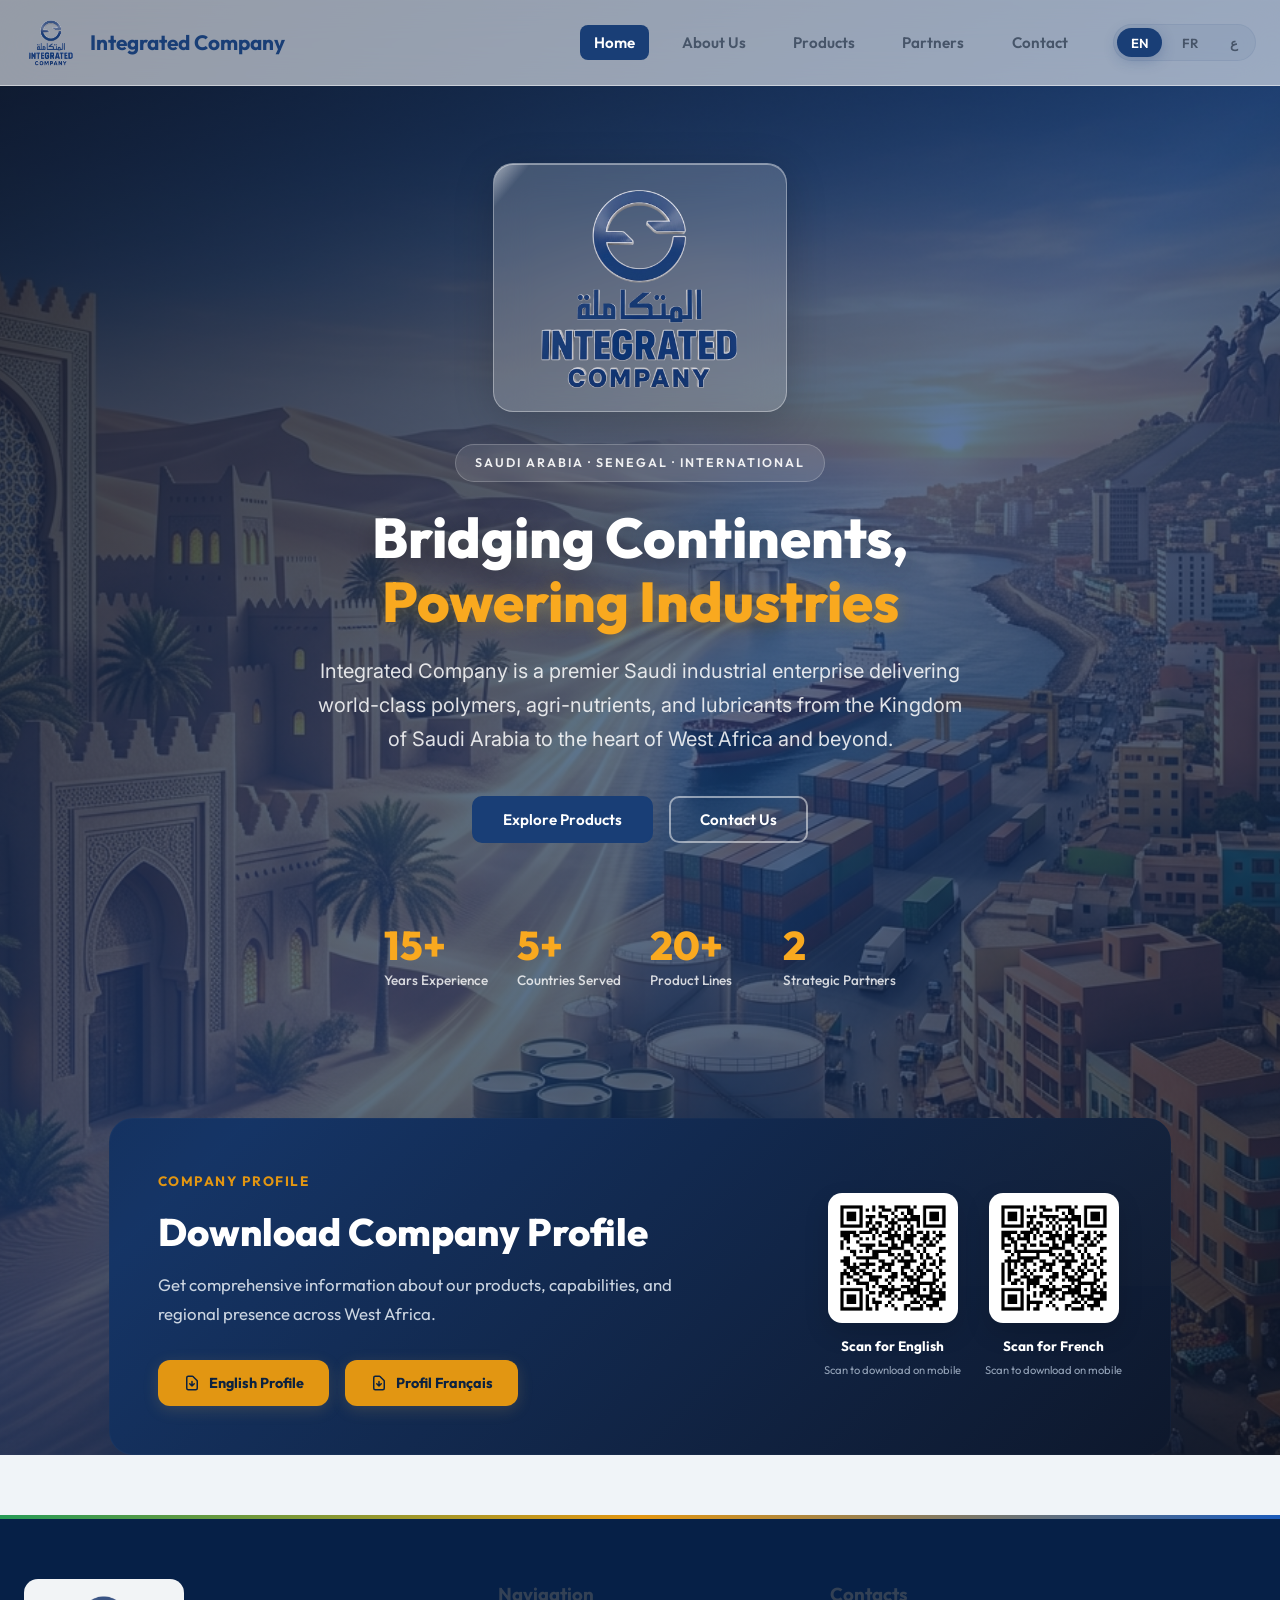
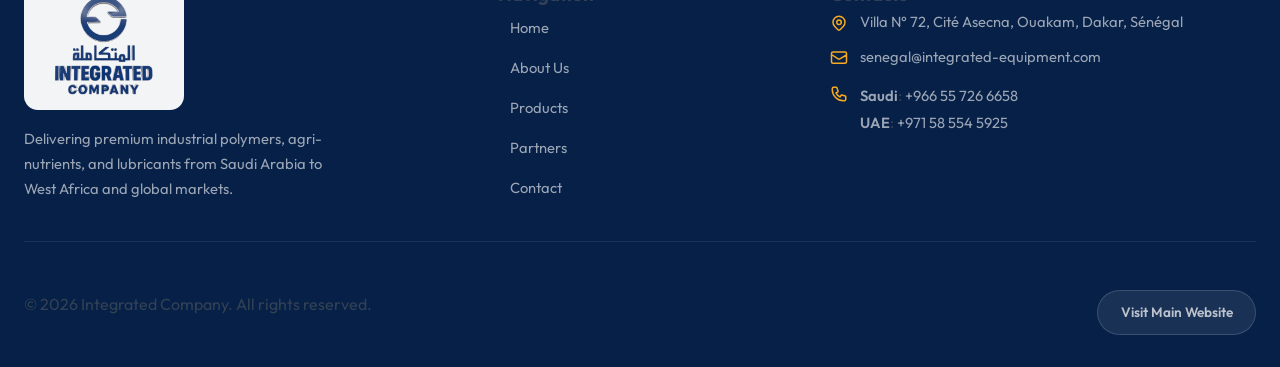
==== commit d1eddc9e: "Replace profiles with GCC-West Africa EN/FR versions and remove Arabic profile Keep the Profile_Sene" ====
--- a/index.html
+++ b/index.html
@@ -184,17 +184,13 @@
                 Get comprehensive information about our products, capabilities, and regional presence across West Africa.
               </p>
               <div class="profile-download-actions">
-                <a href="Profile_Senegal_En.pdf" download class="btn btn-gold">
+                <a href="Profile_Senegal_En.pdf" download="Profile_Integrated-Company_En_GCC-West-Africa.pdf" class="btn btn-gold">
                   <svg xmlns="http://www.w3.org/2000/svg" width="18" height="18" fill="none" viewBox="0 0 24 24" stroke="currentColor" stroke-width="2.5" aria-hidden="true"><path stroke-linecap="round" stroke-linejoin="round" d="M12 10v6m0 0l-3-3m3 3l3-3m2 8H7a2 2 0 01-2-2V5a2 2 0 012-2h5.586a1 1 0 01.707.293l5.414 5.414a1 1 0 01.293.707V19a2 2 0 01-2 2z"/></svg>
                   <span data-i18n="profile_btn_en">English Profile</span>
                 </a>
-                <a href="Profile_Senegal_Fr.pdf" download class="btn btn-gold">
+                <a href="Profile_Senegal_Fr.pdf" download="Profil_Integrated-Company_FR_CCG-Afrique-de-l-Ouest.pdf" class="btn btn-gold">
                   <svg xmlns="http://www.w3.org/2000/svg" width="18" height="18" fill="none" viewBox="0 0 24 24" stroke="currentColor" stroke-width="2.5" aria-hidden="true"><path stroke-linecap="round" stroke-linejoin="round" d="M12 10v6m0 0l-3-3m3 3l3-3m2 8H7a2 2 0 01-2-2V5a2 2 0 012-2h5.586a1 1 0 01.707.293l5.414 5.414a1 1 0 01.293.707V19a2 2 0 01-2 2z"/></svg>
                   <span data-i18n="profile_btn_fr">Profil Français</span>
-                </a>
-                <a href="Profile_Senegal_Ar.pdf" download class="btn btn-gold">
-                  <svg xmlns="http://www.w3.org/2000/svg" width="18" height="18" fill="none" viewBox="0 0 24 24" stroke="currentColor" stroke-width="2.5" aria-hidden="true"><path stroke-linecap="round" stroke-linejoin="round" d="M12 10v6m0 0l-3-3m3 3l3-3m2 8H7a2 2 0 01-2-2V5a2 2 0 012-2h5.586a1 1 0 01.707.293l5.414 5.414a1 1 0 01.293.707V19a2 2 0 01-2 2z"/></svg>
-                  <span data-i18n="profile_btn_ar">الملف العربي</span>
                 </a>
               </div>
             </div>
@@ -214,15 +210,6 @@
                 </div>
                 <div class="qr-caption">
                   <span class="qr-main-caption" data-i18n="profile_scan_fr">Scan for French</span>
-                  <span class="qr-sub-caption" data-i18n="profile_scan_mobile">Scan to download on mobile</span>
-                </div>
-              </div>
-              <div class="qr-item">
-                <div class="qr-code-box">
-                  <img src="qr_ar.png" alt="Arabic Profile QR Code" width="112" height="112">
-                </div>
-                <div class="qr-caption">
-                  <span class="qr-main-caption" data-i18n="profile_scan_ar">Scan for Arabic</span>
                   <span class="qr-sub-caption" data-i18n="profile_scan_mobile">Scan to download on mobile</span>
                 </div>
               </div>
--- a/style.css
+++ b/style.css
@@ -2371,6 +2371,23 @@
   }
 
   .profile-download-qrs {
+    display: flex;
+    justify-content: center;
+    gap: 1rem;
+    margin-top: 1.5rem;
+  }
+
+  .qr-code-box {
+    width: 90px;
+    height: 90px;
+    padding: 0.5rem;
+  }
+
+  .qr-main-caption {
+    font-size: 0.72rem;
+  }
+
+  .qr-sub-caption {
     display: none;
   }
 
